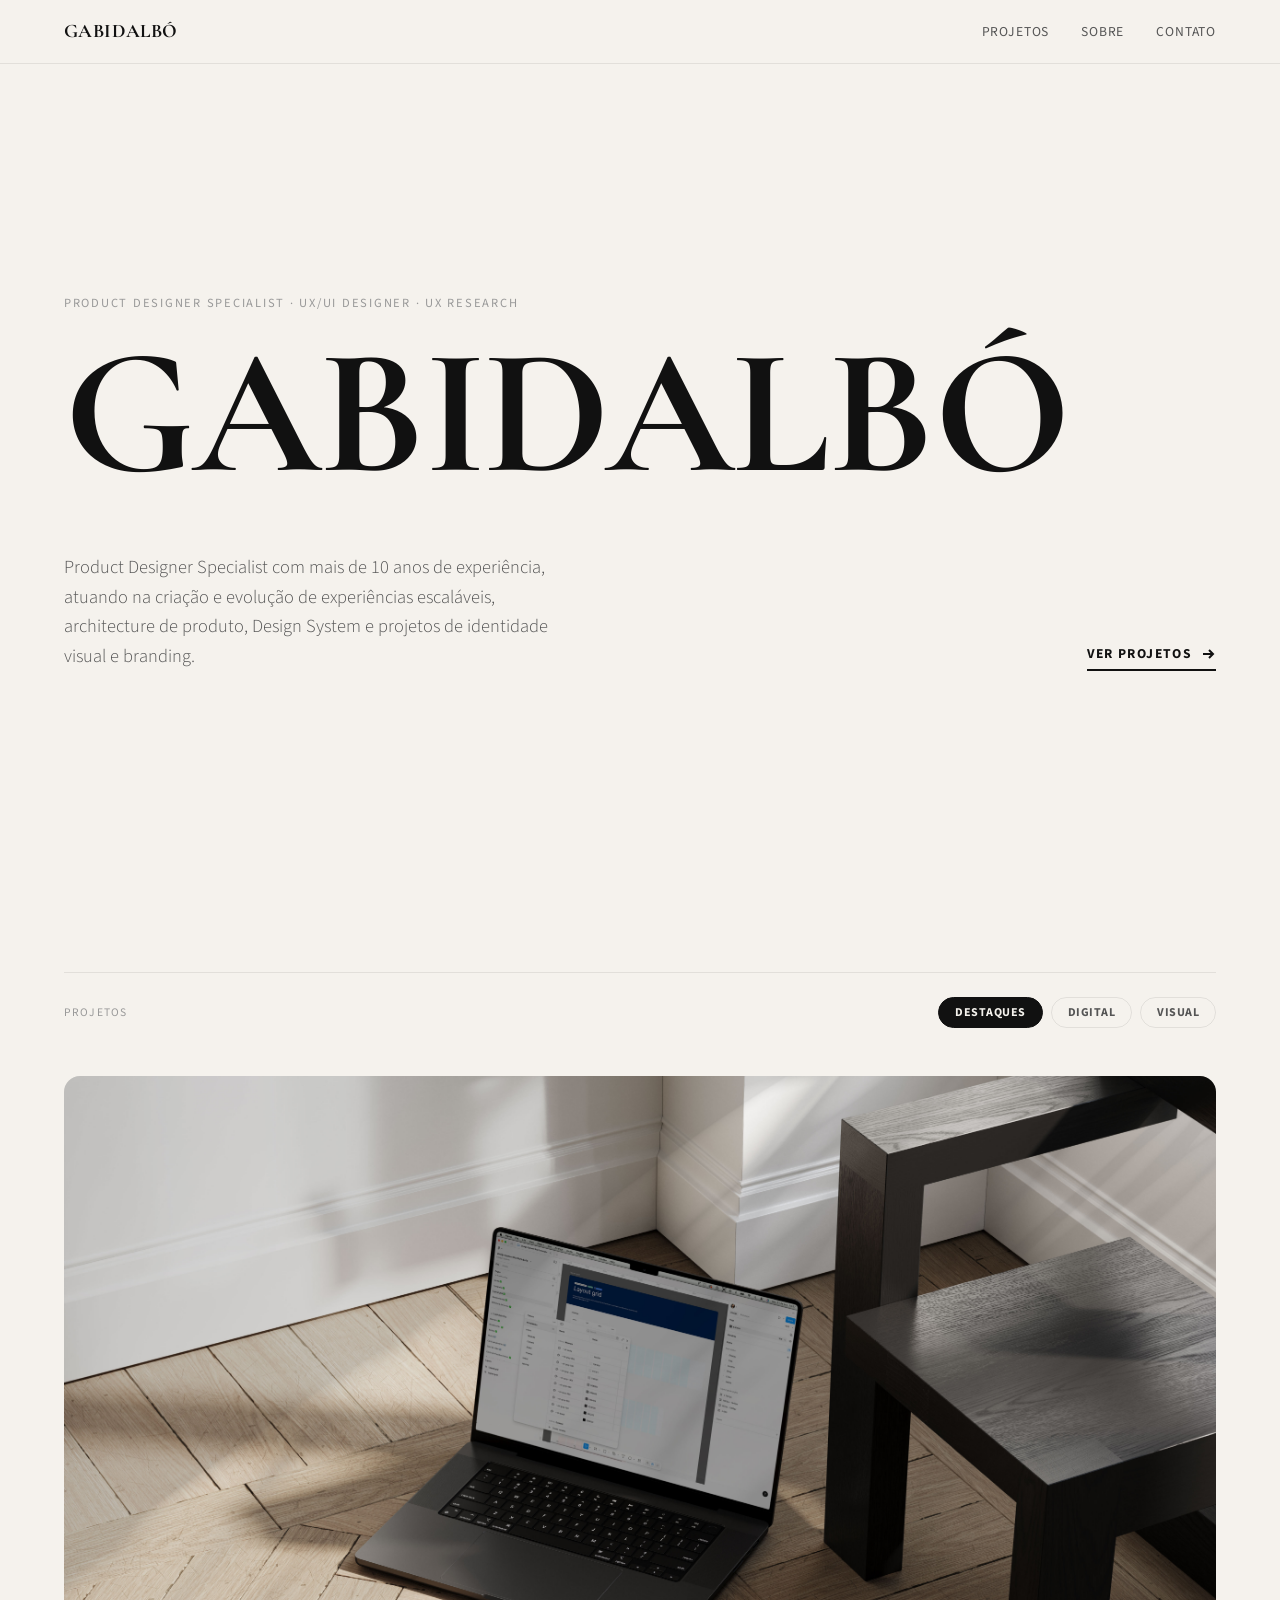
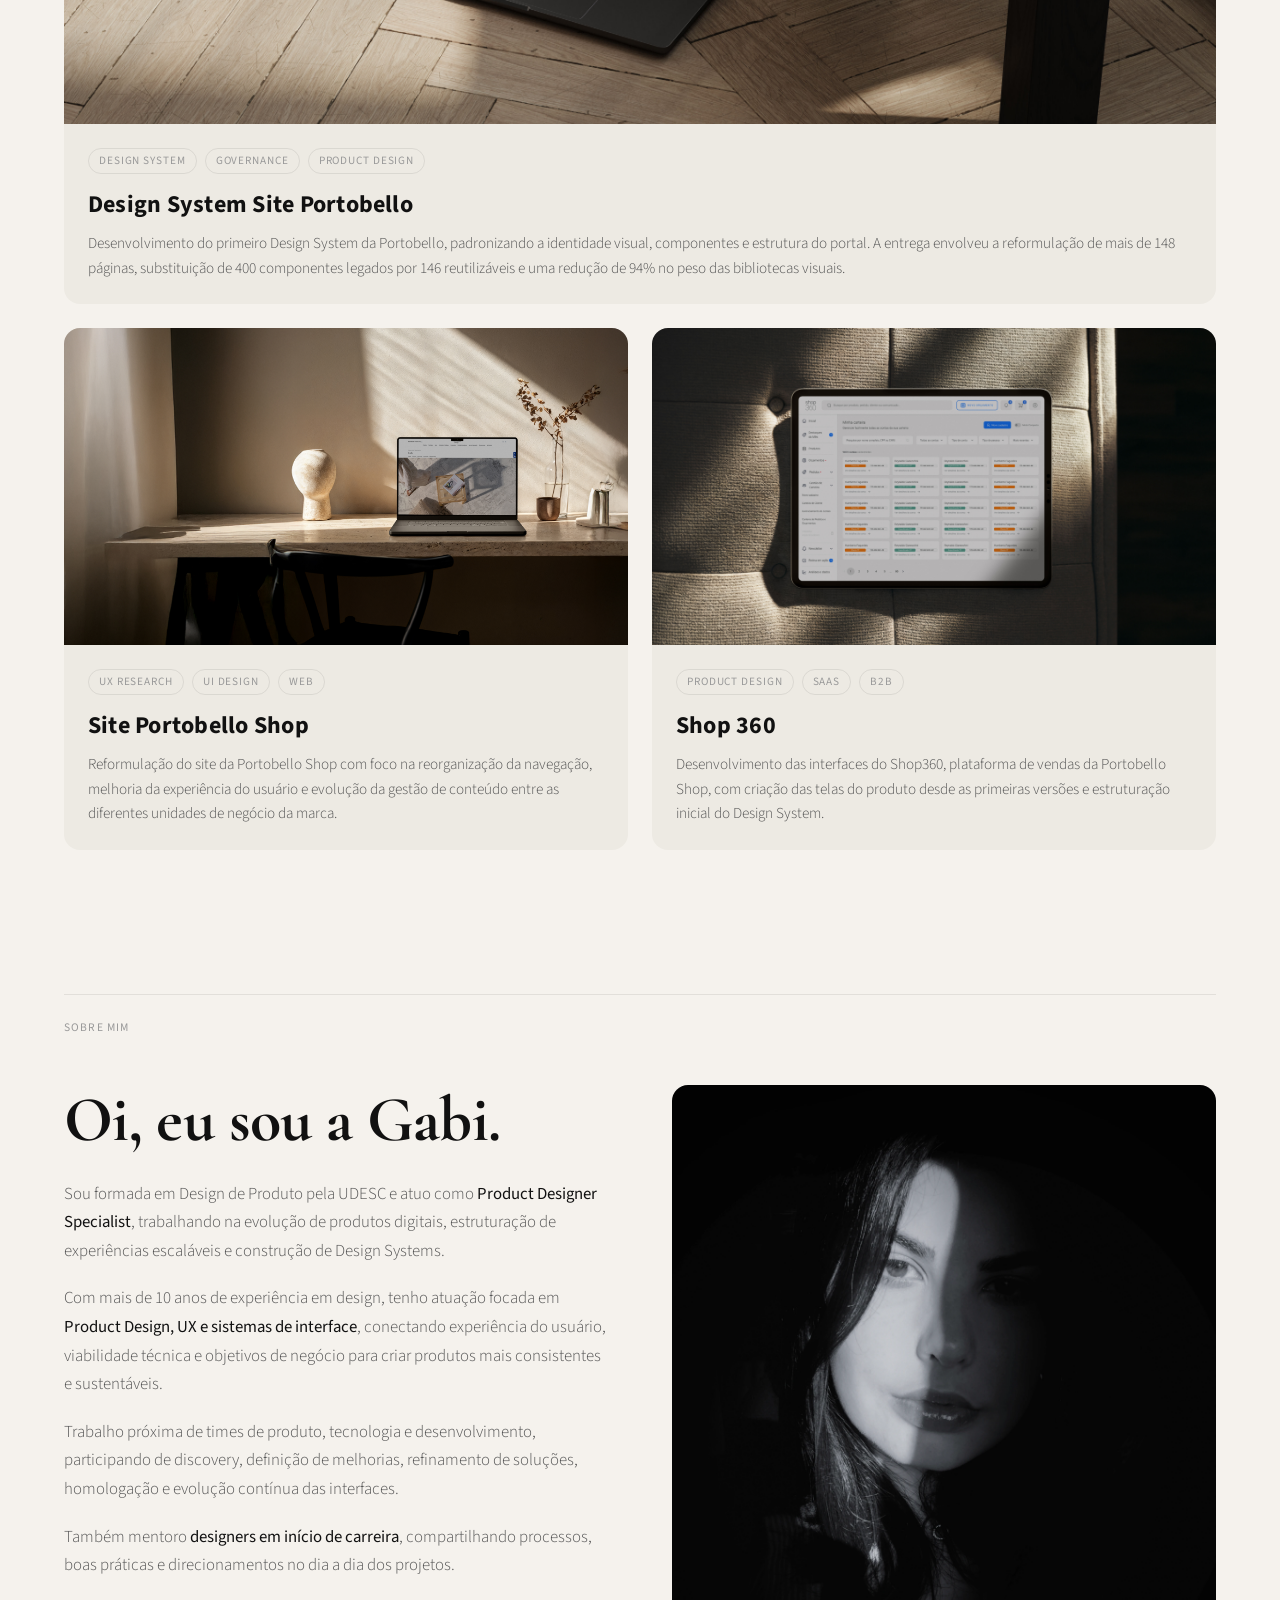
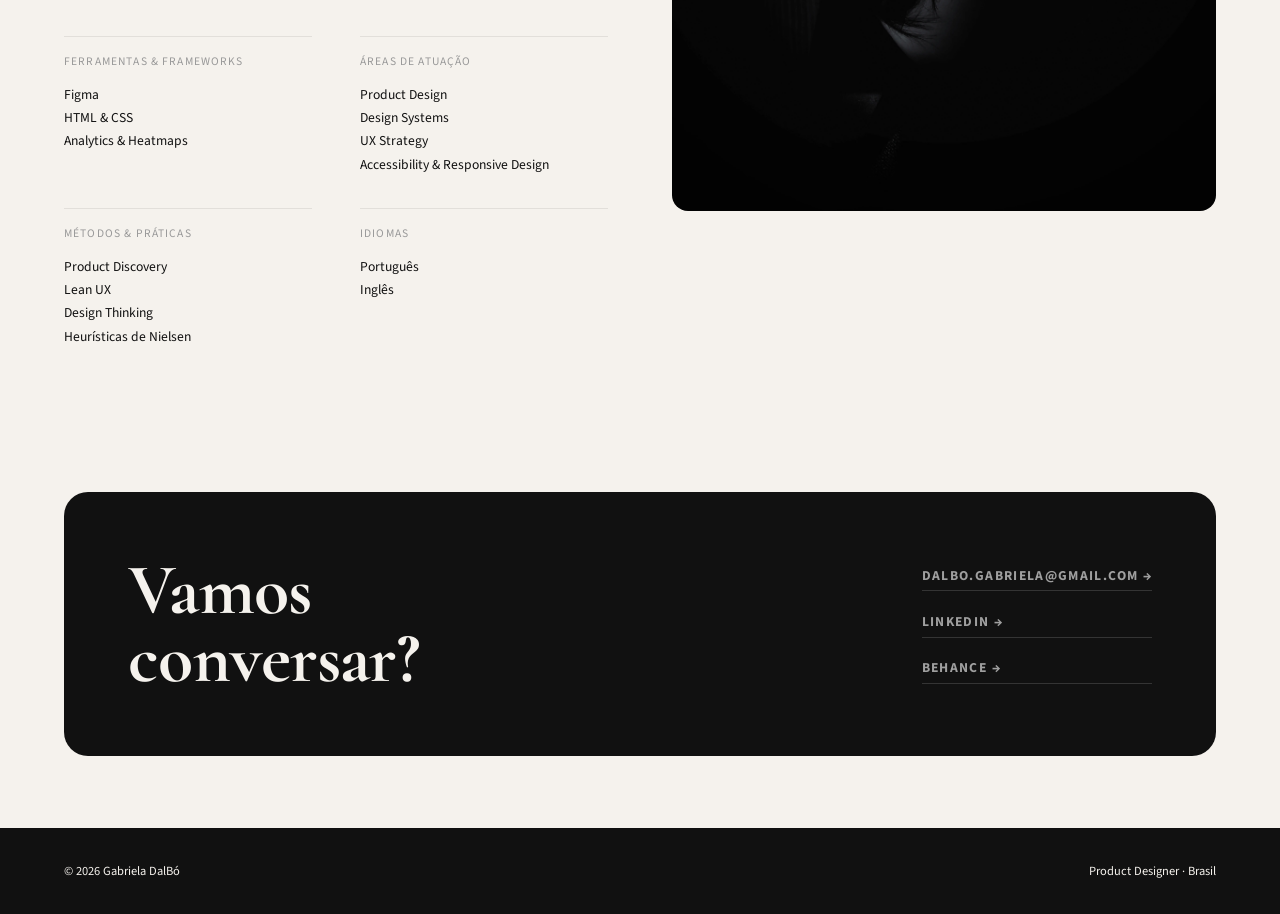
==== index.html @ adbbeac9 "Update index.html" ====
<!DOCTYPE html>
<html lang="pt-BR">
<head>
  <meta charset="UTF-8">
  <meta name="viewport" content="width=device-width, initial-scale=1.0">
  <title>Gabriela DalBó — Product Designer Specialist</title>
  <meta name="description" content="Product Designer Specialist com mais de 10 anos de experiência, atuando na criação e evolução de experiências escaláveis, architecture de produto, Design System e projetos de identidade visual e branding.">

  <link rel="preconnect" href="https://fonts.googleapis.com">
  <link rel="preconnect" href="https://fonts.gstatic.com" crossorigin>
  <link href="https://fonts.googleapis.com/css2?family=Cormorant+Garamond:ital,wght@0,400;0,700;1,400&family=Source+Sans+3:ital,wght@0,300;0,400;0,500;0,700;1,300&display=swap" rel="stylesheet">
  
  <link rel="stylesheet" href="style.css">
</head>
<body class="no-select">

<nav id="nav">
  <a href="#" class="nav-logo" aria-label="GABIDALBÓ - Página Inicial">GABIDALBÓ</a>
  <ul class="nav-links" id="nav-links">
    <li><a href="#projetos">Projetos</a></li>
    <li><a href="#sobre">Sobre</a></li>
    <li><a href="#contato">Contato</a></li>
  </ul>
  <button class="hamburger" id="hamburger" aria-label="Abrir Menu de Navegação" aria-expanded="false" aria-controls="nav-links">
    <svg width="22" height="22" viewBox="0 0 22 22" fill="none" stroke="currentColor" stroke-width="2">
      <line id="h1" x1="2" y1="6" x2="20" y2="6"/>
      <line id="h2" x1="2" y1="11" x2="20" y2="11"/>
      <line id="h3" x1="2" y1="16" x2="20" y2="16"/>
    </svg>
  </button>
</nav>

<main>
  <section class="hero">
    <div class="hero-content">
      <p class="hero-label">Product Designer Specialist · UX/UI Designer · UX Research</p>
      <h1 class="hero-title">
        GABI<br class="mobile-only">DALBÓ
      </h1>
      <div class="hero-bottom">
        <p class="hero-bio">
          Product Designer Specialist com mais de 10 anos de experiência, atuando na criação e evolução de experiências escaláveis, architecture de produto, Design System e projetos de identidade visual e branding.
        </p>
        <a href="#projetos" class="hero-cta">
          Ver projetos
          <svg width="16" height="16" viewBox="0 0 16 16" fill="none" stroke="currentColor" stroke-width="2" aria-hidden="true">
            <path d="M3 8h10M9 4l4 4-4 4"/>
          </svg>
        </a>
      </div>
    </div>
  </section>

  <section id="projetos" aria-label="Meus Projetos">
    <div class="section-header">
      <span class="section-title">Projetos</span>
      <div class="filter-container" role="group" aria-label="Filtrar projetos">
        <button class="filter-btn active" data-filter="featured" aria-pressed="true">Destaques</button>
        <button class="filter-btn" data-filter="digital" aria-pressed="false">Digital</button>
        <button class="filter-btn" data-filter="visual" aria-pressed="false">Visual</button>
      </div>
    </div>

    <div class="projects-grid">
      <a href="ds-portobello.html" class="project-card large" data-featured="true">
        <img src="img/capa-ds.webp" alt="Visualização prévia do Design System Portobello" class="project-img">
        <div class="project-info">
          <div class="project-tags">
            <span class="tag">Design System</span>
            <span class="tag">Governance</span>
            <span class="tag">Product Design</span>
          </div>
          <h3 class="project-name">Design System Site Portobello</h3>
          <p class="project-desc">Desenvolvimento do primeiro Design System da Portobello, padronizando a identidade visual, componentes e estrutura do portal. A entrega envolveu a reformulação de mais de 148 páginas, substituição de 400 componentes legados por 146 reutilizáveis e uma redução de 94% no peso das bibliotecas visuais.</p>
        </div>
        <div class="project-arrow">
          <svg viewBox="0 0 16 16" aria-hidden="true"><path d="M3 8h10M9 4l4 4-4 4"/></svg>
        </div>
      </a>

      <a href="site-portobello.html" class="project-card" data-featured="true">
        <img src="img/capa-site.webp" alt="isualização prévia do Site Portobello Shop" class="project-img">
        <div class="project-info">
          <div class="project-tags">
            <span class="tag">UX Research</span>
            <span class="tag">UI Design</span>
            <span class="tag">Web</span>
          </div>
          <h3 class="project-name">Site Portobello Shop</h3>
          <p class="project-desc">Reformulação do site da Portobello Shop com foco na reorganização da navegação, melhoria da experiência do usuário e evolução da gestão de conteúdo entre as diferentes unidades de negócio da marca.</p>
        </div>
        <div class="project-arrow">
          <svg viewBox="0 0 16 16" aria-hidden="true"><path d="M3 8h10M9 4l4 4-4 4"/></svg>
        </div>
      </a>

      <a href="shop-360.html" class="project-card" data-featured="true">
        <img src="img/capa-360.webp" alt="isualização prévia do Shop 360" class="project-img">
        <div class="project-info">
          <div class="project-tags">
            <span class="tag">Product Design</span>
            <span class="tag">SaaS</span>
            <span class="tag">B2B</span>
          </div>
          <h3 class="project-name">Shop 360</h3>
          <p class="project-desc">Desenvolvimento das interfaces do Shop360, plataforma de vendas da Portobello Shop, com criação das telas do produto desde as primeiras versões e estruturação inicial do Design System.</p>
        </div>
        <div class="project-arrow">
          <svg viewBox="0 0 16 16" aria-hidden="true"><path d="M3 8h10M9 4l4 4-4 4"/></svg>
        </div>
      </a>

      <a href="app-arq.html" class="project-card" data-category="digital" data-featured="false">
        <img src="img/capa-app-arq.webp" alt="Visualização prévia do aplicativo mobile +Arquitetura" class="project-img">
        <div class="project-info">
          <div class="project-tags">
            <span class="tag">Product Design</span>
            <span class="tag">iOS/Android</span>
            <span class="tag">Mobile</span>
          </div>
          <h3 class="project-name">App +Arquitetura</h3>
          <p class="project-desc">Redesign do aplicativo +Arquitetura, canal de relacionamento da Portobello com especificadores. O projeto partiu de uma atualização de identidade visual e evoluiu para uma revisão estrutural dos fluxos do produto.</p>
        </div>
        <div class="project-arrow">
          <svg viewBox="0 0 16 16" aria-hidden="true"><path d="M3 8h10M9 4l4 4-4 4"/></svg>
        </div>
      </a>

      <div class="project-card is-locked" data-category="digital" data-featured="false">
        <img src="img/capa-app-cuidar.webp" alt="Visualização prévia do Aplicativo Cuid@r - Projeto em desenvolvimento" class="project-img">
        <div class="project-info">
          <div class="project-tags">
            <span class="tag status-coming">Em breve</span> 
          </div>
          <h3 class="project-name">Aplicativo Cuid@r</h3>
          <p class="project-desc">Desenvolvimento da UI de um aplicativo criado para auxiliar pacientes e acompanhantes com orientações antes e após procedimentos cirúrgicos, facilitando o acesso às informações e contribuindo para uma recuperação mais segura.</p>
        </div>
      </div>

      <div class="project-card is-locked" data-category="visual" data-featured="false">
        <img src="img/capa-cugler.jpg" alt="Visualização prévia da identidade visual da Cugler Advocacia - Em breve" class="project-img">
        <div class="project-info">
          <div class="project-tags">
            <span class="tag status-coming">Em breve</span> 
          </div>
          <h3 class="project-name">Cugler - Advocacia</h3> 
          <p class="project-desc">Mais em breve.</p>
        </div>
      </div>

      <div class="project-card is-locked" data-category="visual" data-featured="false">
        <img src="img/capa-adknown.jpg" alt="Visualização do projeto de branding Adknow - Em breve" class="project-img">
        <div class="project-info">
          <div class="project-tags">
            <span class="tag status-coming">Em breve</span> 
          </div>
          <h3 class="project-name">Adknow</h3> 
          <p class="project-desc">Mais em breve.</p>
        </div>
      </div>

      <div class="project-card is-locked" data-category="visual" data-featured="false">
        <img src="img/capa-rafa-martins.jpg" alt="Visualização prévia do logotipo e branding Rafa Martins Doces & Salgados - Em breve" class="project-img">
        <div class="project-info">
          <div class="project-tags">
            <span class="tag status-coming">Em breve</span> 
          </div>
          <h3 class="project-name">Rafa Martins - Doces & Salgados</h3> 
          <p class="project-desc">Mais em breve.</p>
        </div>
      </div>

      <div class="project-card is-locked" data-category="visual" data-featured="false">
        <img src="img/capa-experience-portobello.jpg" alt="Catálogo visual da Coleção Portobello Experience - Em breve" class="project-img">
        <div class="project-info">
          <div class="project-tags">
            <span class="tag status-coming">Em breve</span> 
          </div>
          <h3 class="project-name">Coleção Portobello Experience</h3> 
          <p class="project-desc">Mais em breve.</p>
        </div>
      </div>
    </div>
  </section>

  <section id="sobre" aria-label="Sobre mim">
    <div class="section-header">
      <span class="section-title">Sobre mim</span>
    </div>

    <div class="about-grid">
      <div class="about-text">
        <h2>Oi, eu sou a Gabi.</h2>
        <p>
          Sou formada em Design de Produto pela UDESC e atuo como <strong>Product Designer Specialist</strong>, trabalhando na evolução de produtos digitais, estruturação de experiências escaláveis e construção de Design Systems.
        </p>
        <p>
          Com mais de 10 anos de experiência em design, tenho atuação focada em <strong>Product Design, UX e sistemas de interface</strong>, conectando experiência do usuário, viabilidade técnica e objetivos de negócio para criar produtos mais consistentes e sustentáveis.
        </p>
        <p>
          Trabalho próxima de times de produto, tecnologia e desenvolvimento, participando de discovery, definição de melhorias, refinamento de soluções, homologação e evolução contínua das interfaces.
        </p>
        <p>
          Também mentoro <strong>designers em início de carreira</strong>, compartilhando processos, boas práticas e direcionamentos no dia a dia dos projetos.
        </p>

        <div class="skills-grid">
          <div class="skill-item">
            <h4>Ferramentas & frameworks</h4>
            <div class="skill-list">
              Figma<br>
              HTML & CSS<br>
              Analytics & Heatmaps
            </div>
          </div>

          <div class="skill-item">
            <h4>Áreas de atuação</h4>
            <div class="skill-list">
              Product Design<br>
              Design Systems<br>
              UX Strategy<br>
              Accessibility & Responsive Design
            </div>
          </div>

          <div class="skill-item">
            <h4>Métodos & práticas</h4>
            <div class="skill-list">
              Product Discovery<br>
              Lean UX<br>
              Design Thinking<br>
              Heurísticas de Nielsen
            </div>
          </div>

          <div class="skill-item">
            <h4>Idiomas</h4>
            <div class="skill-list">
              Português<br>
              Inglês
            </div>
          </div>
        </div>
      </div>

      <div class="about-image">
        <img src="img/gabidalbo.webp" alt="Foto profissional em estúdio de Gabriela DalBó, sorrindo de frente para a câmera">
      </div>
    </div>
  </section>

  <section id="contato" aria-label="Contato">
    <div class="contact-inner">
      <h2>Vamos conversar?</h2>
      <div class="contact-links">
        <a href="mailto:dalbo.gabriela@gmail.com" class="contact-link">dalbo.gabriela@gmail.com →</a>
        <a href="https://linkedin.com/in/gabrieladalbo" target="_blank" rel="noopener" class="contact-link">LinkedIn →</a>
        <a href="https://www.behance.net/gabrieladalbo" target="_blank" rel="noopener" class="contact-link">Behance →</a>
      </div>
    </div>
  </section>
</main>

<footer>
  <span>© 2026 Gabriela DalBó</span>
  <span>Product Designer · Brasil</span>
</footer>

<script>
  // Script de proteção de imagem e menu mobile
  document.addEventListener('contextmenu', e => { if (e.target.tagName === 'IMG') e.preventDefault(); });
  document.addEventListener('dragstart', e => { if (e.target.tagName === 'IMG') e.preventDefault(); });
  document.addEventListener('keydown', e => {
    if ((e.ctrlKey || e.metaKey) && (e.key === 's' || e.key === 'u')) e.preventDefault();
  });

  const ham = document.getElementById('hamburger');
  const nav = document.getElementById('nav');
  
  ham.addEventListener('click', () => {
    const isOpen = nav.classList.toggle('open');
    ham.setAttribute('aria-expanded', isOpen);
    document.body.style.overflow = isOpen ? 'hidden' : '';
  });

  document.querySelectorAll('.nav-links a').forEach(a => {
    a.addEventListener('click', () => {
      nav.classList.remove('open');
      ham.setAttribute('aria-expanded', 'false');
      document.body.style.overflow = '';
    });
  });

  const filterButtons = document.querySelectorAll('.filter-btn');
  const projectCards = document.querySelectorAll('.project-card');

  filterButtons.forEach(button => {
    button.addEventListener('click', () => {
      filterButtons.forEach(btn => {
        btn.classList.remove('active');
        btn.setAttribute('aria-pressed', 'false');
      });
      button.classList.add('active');
      button.setAttribute('aria-pressed', 'true');

      const filterValue = button.getAttribute('data-filter');

      projectCards.forEach(card => {
        card.style.opacity = '0';
        card.style.transform = 'scale(0.97) translateY(10px)';
        
        setTimeout(() => {
          const isFeatured = card.getAttribute('data-featured') === 'true';
          const matchesCategory = card.getAttribute('data-category') === filterValue;

          if ((filterValue === 'featured' && isFeatured) || (filterValue !== 'featured' && matchesCategory)) {
            card.classList.remove('hidden');
            setTimeout(() => {
              card.style.opacity = '1';
              card.style.transform = 'scale(1) translateY(0)';
            }, 50);
          } else {
            card.classList.add('hidden');
          }
        }, 200);
      });
    });
  });

  const obs = new IntersectionObserver((entries) => {
    entries.forEach(e => {
      const isFeatured = e.target.getAttribute('data-featured') === 'true';
      if (e.isIntersecting && isFeatured) {
        e.target.style.opacity = '1';
        e.target.style.transform = 'translateY(0) scale(1)';
        obs.unobserve(e.target);
      }
    });
  }, { threshold: 0.02 });

  projectCards.forEach(c => {
    if (c.getAttribute('data-featured') === 'true') {
      c.style.opacity = '0';
      c.style.transform = 'translateY(24px) scale(1)';
      c.style.transition = 'opacity 0.5s ease, transform 0.5s cubic-bezier(0.16,1,0.3,1)';
      obs.observe(c);
    } else {
      c.classList.add('hidden');
    }
  });
</script>
</body>
</html>
---- style.css ----
/* ==========================================================================
   1. CONFIGURAÇÕES GLOBAIS E ESTILOS COMPARTILHADOS
   ========================================================================== */
*, *::before, *::after { 
  box-sizing: border-box; 
  margin: 0; 
  padding: 0; 
}

:root {
  --bg: #F5F2ED;
  --fg: #111;
  --fg2: #555;
  --fg3: #999;
  --accent: #111;
  --card-bg: #EDEAE3;
  --border: rgba(0,0,0,0.08);
  --nav-h: 64px;
  --font-display: 'Cormorant Garamond', serif;
  --font-body: 'Source Sans 3', sans-serif;
}

html { 
  scroll-behavior: smooth; 
}

body {
  font-family: var(--font-body);
  background: var(--bg);
  color: var(--fg);
  font-size: 16px;
  line-height: 1.61;
  overflow-x: hidden;
}

section {
  padding: 8vh 5vw;
}

/* Títulos de Seção Comuns */
.section-header {
  display: flex;
  align-items: baseline;
  justify-content: space-between;
  margin-bottom: 3rem;
  padding-top: 1.5rem;
  flex-wrap: wrap;
  gap: 1rem;
  border-top: 1px solid var(--border);
}

.section-title {
  font-family: var(--font-body);
  font-size: 0.72rem;
  color: var(--fg3);
  text-transform: uppercase;
  letter-spacing: 0.1em;
}

/* Padronização de Negritos */
strong, 
.hero-bio strong, 
.about-text p strong, 
.projeto-header-meta strong, 
.intro-full strong, 
.timeline-item p strong {
  font-weight: 400;
  color: var(--fg);
}

/* Proteção de Mídia e Seleção */
img {
  pointer-events: none; 
  -webkit-touch-callout: none; 
}

.no-select {
  -webkit-user-select: none;
  -moz-user-select: none;
  -ms-user-select: none;
  user-select: none; 
}

/* Elemento Utilitário */
.mobile-only { 
  display: none; 
}

/* Indicadores de Acessibilidade (Foco pelo Teclado) */
a:focus-visible,
button:focus-visible,
.project-card:focus-visible {
  outline: 2px solid var(--fg);
  outline-offset: 4px;
}


/* ==========================================================================
   2. COMPONENTES REUTILIZÁVEIS (Navegação, Footer, Botões)
   ========================================================================== */
/* Menu de Navegação */
nav {
  position: fixed;
  top: 0; left: 0; right: 0;
  height: var(--nav-h);
  display: flex;
  align-items: center;
  justify-content: space-between;
  padding: 0 5vw;
  z-index: 100;
  background: var(--bg);
  border-bottom: 1px solid var(--border);
  transition: border-color 0.3s;
}

.nav-logo {
  font-family: var(--font-display);
  font-weight: 700;
  font-size: 1.2rem;
  letter-spacing: 0.02em;
  text-decoration: none;
  color: var(--fg);
}

.nav-links {
  display: flex;
  gap: 2rem;
  list-style: none;
}

.nav-links a {
  font-size: 0.85rem;
  font-weight: 400;
  letter-spacing: 0.06em;
  text-decoration: none;
  color: var(--fg2);
  transition: color 0.2s;
  text-transform: uppercase;
}

.nav-links a:hover { 
  color: var(--fg); 
}

/* Menu Hamburguer */
.hamburger { 
  display: none; 
  background: transparent; 
  border: none;       
  cursor: pointer;     
  padding: 4px; 
  color: var(--fg);
  z-index: 110;
}

.hamburger svg line {
  transition: transform 0.3s ease, opacity 0.2s ease;
  transform-origin: center;
}

nav.open #h1 { transform: translateY(5px) rotate(45deg); }
nav.open #h2 { opacity: 0; }
nav.open #h3 { transform: translateY(-5px) rotate(-45deg); }

/* Botões e Links de Ação */
.nav-btn {
  display: inline-flex;
  align-items: center;
  gap: 0.5rem;
  font-family: var(--font-body);
  font-weight: 700;
  font-size: 0.85rem;
  letter-spacing: 0.1em;
  text-transform: uppercase;
  text-decoration: none;
  color: var(--fg);
  border-bottom: 2px solid var(--fg);
  padding-bottom: 4px;
  transition: gap 0.2s;
  white-space: nowrap;
}

.nav-btn:hover { gap: 1rem; }
.nav-btn.prev svg { transform: rotate(180deg); }

/* Rodapé */
footer {
  padding: 2rem 5vw;
  display: flex;
  justify-content: space-between;
  align-items: center;
  font-size: 0.78rem;
  color: var(--bg);
  flex-wrap: wrap;
  gap: 1rem;
  border-top: 1px solid var(--border);
  background-color: var(--fg);
}

footer span {
  color: var(--bg);
}


/* ==========================================================================
   3. ESTILOS DA HOME (index.html)
   ========================================================================== */
/* Hero Section */
.hero {
  min-height: 100svh;
  padding: var(--nav-h) 5vw 0; 
  display: flex;
  flex-direction: column;
}

.hero-content {
  flex: 1;
  display: flex;
  flex-direction: column;
  justify-content: center;
  width: 100%;
}

.hero-label {
  font-size: 0.78rem;
  letter-spacing: 0.14em;
  color: var(--fg3);
  text-transform: uppercase;
  margin-bottom: 1.5rem;
  opacity: 0;
  animation: fadeUp 0.6s 0.1s forwards;
}

.hero-title {
  font-family: var(--font-display);
  font-weight: 700;
  font-size: clamp(4rem, 14vw, 16rem); 
  line-height: 0.85;
  letter-spacing: -0.01em;
  width: 100%;
  text-transform: uppercase;
  opacity: 0;
  animation: fadeUp 0.7s 0.2s forwards;
}

.hero-bottom {
  display: flex;
  align-items: flex-end;
  justify-content: space-between;
  margin-top: 4rem; 
  flex-wrap: wrap;
  gap: 2rem;
  opacity: 0;
  animation: fadeUp 0.7s 0.4s forwards;
}

.hero-bio {
  max-width: 500px;
  font-size: 1.15rem;
  color: var(--fg2);
  line-height: 1.6;
  font-weight: 300;
}

.hero-cta {
  display: inline-flex;
  align-items: center;
  gap: 0.5rem;
  font-family: var(--font-body);
  font-weight: 700;
  font-size: 0.85rem;
  letter-spacing: 0.1em;
  text-transform: uppercase;
  text-decoration: none;
  color: var(--fg);
  border-bottom: 2px solid var(--fg);
  padding-bottom: 4px;
  transition: gap 0.2s;
}

.hero-cta:hover { gap: 1rem; }

/* Grid de Projetos e Filtros */
.filter-container { 
  display: flex; 
  gap: 0.5rem; 
  flex-wrap: wrap; 
}

.filter-btn {
  background: transparent; 
  border: 1px solid var(--border); 
  border-radius: 100px;
  font-family: var(--font-body); 
  font-size: 0.75rem; 
  font-weight: 700; 
  letter-spacing: 0.04em;
  text-transform: uppercase; 
  color: var(--fg2); 
  cursor: pointer; 
  padding: 6px 16px;
  transition: background-color 0.2s, color 0.2s, border-color 0.2s;
}

.filter-btn:hover { border-color: var(--fg); color: var(--fg); }
.filter-btn.active { background: var(--fg); border-color: var(--fg); color: var(--bg); }

.projects-grid { 
  display: grid; 
  grid-template-columns: 1fr 1fr; 
  gap: 1.5rem; 
}

.project-card {
  display: block; 
  text-decoration: none; 
  color: inherit; 
  background: var(--card-bg);
  border-radius: 16px; 
  overflow: hidden; 
  position: relative; 
  cursor: pointer;
  transition: transform 0.35s cubic-bezier(0.16,1,0.3,1), opacity 0.4s ease;
}

.project-card:hover { transform: translateY(-6px); }
.project-card.large { grid-column: span 2; }
.project-card.hidden { display: none; }

.project-img { 
  width: 100%; 
  aspect-ratio: 16/9; 
  object-fit: cover; 
  display: block; 
  background: var(--card-bg); 
  transition: transform 0.5s cubic-bezier(0.16,1,0.3,1); 
}

.project-card:hover .project-img { transform: scale(1.015); }
.project-info { padding: 1.5rem; }

.project-tags { 
  display: flex; 
  gap: 0.5rem; 
  flex-wrap: wrap; 
  margin-bottom: 0.75rem; 
}

.tag { 
  font-size: 0.7rem; 
  letter-spacing: 0.08em; 
  text-transform: uppercase; 
  color: var(--fg3); 
  border: 1px solid var(--border); 
  border-radius: 100px; 
  padding: 3px 10px; 
}

.project-name { 
  font-family: var(--font-body); 
  font-weight: 700; 
  font-size: 1.5rem; 
  margin-bottom: 0.4rem; 
  letter-spacing: 0.01em; 
}

.project-desc { 
  font-size: 0.95rem; 
  color: var(--fg2); 
  font-weight: 300; 
}

.project-arrow {
  position: absolute; 
  top: 1.5rem; 
  right: 1.5rem; 
  width: 36px; 
  height: 36px; 
  background: var(--fg);
  border-radius: 50%; 
  display: flex; 
  align-items: center; 
  justify-content: center; 
  opacity: 0;
  transform: scale(0.7); 
  transition: opacity 0.25s, transform 0.25s;
}

.project-card:hover .project-arrow { opacity: 1; transform: scale(1); }
.project-arrow svg { width: 16px; height: 16px; stroke: #fff; fill: none; stroke-width: 2; }

/* ==========================================================================
   Variação: Card Bloqueado (Em Breve)
   ========================================================================== */
.project-card.is-locked {
  cursor: not-allowed;
  opacity: 0.75; 
}

.project-card.is-locked:hover {
  transform: none;
}

.project-card.is-locked:hover .project-img {
  transform: none;
}

.project-card.is-locked .project-arrow {
  display: none !important;
}

.tag.status-coming {
  background: var(--fg);
  color: var(--bg);
  border-color: var(--fg);
}

/* Seção Sobre (About) */
.about-grid { 
  display: grid; 
  grid-template-columns: 1fr 1fr; 
  gap: 4rem; 
  align-items: start; 
}

.about-image { 
  position: sticky; 
  top: calc(var(--nav-h) + 2rem); 
  width: 100%; 
}

.about-image img { 
  width: 100%; 
  height: auto; 
  max-height: calc(100vh - var(--nav-h) - 4rem); 
  display: block; 
  border-radius: 16px; 
  object-fit: cover; 
}

.about-text h2 { 
  font-family: var(--font-display); 
  font-weight: 700; 
  font-size: clamp(2.5rem, 5vw, 4rem); 
  line-height: 1.1; 
  margin-bottom: 1.5rem; 
  letter-spacing: -0.01em; 
}

.about-text p { 
  font-size: 1.05rem; 
  color: var(--fg2); 
  font-weight: 300; 
  margin-bottom: 1.2rem; 
  line-height: 1.7; 
}

.skills-grid { 
  display: grid; 
  grid-template-columns: 1fr 1fr; 
  gap: 2rem 3rem; 
  margin-top: 3.5rem; 
  width: 100%; 
}

.skill-item { 
  border-top: 1px solid var(--border); 
  padding-top: 1rem; 
  display: block; 
}

.skill-item h4 {   
  font-family: var(--font-body);
  font-size: 0.72rem;
  color: var(--fg3);
  text-transform: uppercase;
  letter-spacing: 0.1em; 
  margin-bottom: 0.75rem; 
  font-weight: 400;
}

.skill-list {   
  font-size: 0.85rem; 
  color: var(--fg); 
  font-weight: 400; 
  line-height: 1.7; 
}

/* Seção Contato */
.contact-inner { 
  background: var(--fg); 
  color: var(--bg); 
  border-radius: 24px; 
  padding: 5vw; 
  display: flex; 
  align-items: center; 
  justify-content: space-between; 
  flex-wrap: wrap; 
  gap: 2rem; 
}

.contact-inner h2 { 
  font-family: var(--font-display); 
  font-weight: 700; 
  font-size: clamp(2.5rem, 6vw, 4.5rem); 
  line-height: 0.95; 
  letter-spacing: -0.01em; 
  max-width: 480px; 
}

.contact-links { 
  display: flex; 
  flex-direction: column; 
  gap: 1.2rem; 
}

.contact-link { 
  display: inline-flex; 
  align-items: center; 
  gap: 0.6rem; 
  font-family: var(--font-body); 
  font-weight: 700; 
  font-size: 0.85rem; 
  letter-spacing: 0.1em; 
  text-transform: uppercase; 
  text-decoration: none; 
  color: rgba(255,255,255,0.6); 
  border-bottom: 1px solid rgba(255,255,255,0.15); 
  padding-bottom: 4px; 
  transition: color 0.2s, border-color 0.2s, gap 0.2s; 
}

.contact-link:hover { color: #fff; border-color: rgba(255,255,255,0.6); gap: 1rem; }


/* ==========================================================================
   4. ESTRUTURAS DE PÁGINAS INTERNAS (Projetos / Case Studies)
   ========================================================================== */

/* --- A. Cabeçalhos e Introduções (Textos e Métricas Iniciais) --- */
.projeto-header {
  padding: calc(var(--nav-h) + 10vh) 5vw 4rem;
  display: grid;
  grid-template-columns: 1fr auto;
  align-items: end;
  gap: 2rem;
}

.projeto-header h1 {
  font-family: var(--font-display); 
  font-weight: 700; 
  font-size: clamp(3rem, 8vw, 7rem);
  line-height: 0.9; 
  letter-spacing: -0.01em; 
  text-transform: uppercase;
  opacity: 0; 
  animation: fadeUp 0.7s 0.1s forwards;
}

.projeto-header-inline { 
  display: flex;
  flex-direction: row; 
  gap: 2rem; 
  align-items: center; 
}

.projeto-index { 
  font-size: clamp(4rem, 10vw, 7rem); 
}

.intro-full { 
  padding: 0 5vw 5vw 5vw;
  display: grid; 
  grid-template-columns: 2fr 1fr; 
  gap: 4rem; 
  align-items: start;
}

.intro-textos {
  max-width: 780px; 
}

.intro-textos .resumo { 
  font-size: 1.25rem; 
  color: var(--fg2); 
  font-weight: 300; 
  line-height: 1.75; 
  margin-bottom: 2rem; 
}

.intro-textos .descricao-sub {
  font-style: italic;
  font-size: 1rem; 
  color: var(--fg2);
  line-height: 1.6;
}

.projeto-header-meta { 
  display: flex;
  flex-direction: column;
  gap: 1.5rem; 
  text-align: right; 
  opacity: 0; 
  animation: fadeUp 0.7s 0.25s forwards; 
}

.meta-item {
  font-size: 0.85rem; 
  color: var(--fg); 
  line-height: 1.4; 
}

.meta-item strong {
  display: block; 
  margin-bottom: 0.25rem;
  font-family: var(--font-body);
  font-size: 0.72rem;
  color: var(--fg3);
  text-transform: uppercase;
  letter-spacing: 0.1em;
}

/* --- B. Layouts de Conteúdo Editorial e Seções Alternadas --- */
.content-section {
  padding: 6vh 5vw;
}

.content-cols {
  display: grid;
  grid-template-columns: 1fr 2fr;
  gap: 4rem;
  align-items: start;
}

.content-label {
  font-family: var(--font-body);
  font-size: 0.72rem;
  color: var(--fg3);
  text-transform: uppercase;
  letter-spacing: 0.1em;
  padding-top: 0.3rem;
  position: sticky;
  top: calc(var(--nav-h) + 2rem);
}

.content-body h2 {
  font-family: var(--font-display);
  font-size: clamp(1.6rem, 3vw, 2.4rem);
  font-weight: 700;
  letter-spacing: -0.01em;
  line-height: 1.1;
  margin-bottom: 1.5rem;
}

.content-body h3 {
  font-family: var(--font-display);
  font-size: 1.4rem;
  font-weight: 700;
  margin-top: 2rem;
  margin-bottom: 1rem;
}

.content-body p {
  font-family: var(--font-body);
  font-size: 1rem;
  color: var(--fg2);
  font-weight: 300;
  line-height: 1.8;
  margin-bottom: 1.2rem;
}

/* Blocos Alternados (Texto / Imagem) */
.alternado {
  display: grid;
  grid-template-columns: 1fr 1fr;
  min-height: 60vh;
  border-top: 1px solid var(--border);
}

.alternado.invertido {
  direction: rtl;
}

.alternado.invertido > * {
  direction: ltr;
}

.alternado-texto {
  padding: 5vw;
  display: flex;
  flex-direction: column;
  justify-content: center;
  border-left: 1px solid var(--border);
}

.alternado.invertido .alternado-texto {
  border-left: none;
  border-right: 1px solid var(--border);
}

.alternado-texto .content-label {
  position: static;
  display: block;
  margin-bottom: 1.5rem;
}

.alternado-texto h2 {
  font-family: var(--font-display);
  font-weight: 700;
  font-size: clamp(1.6rem, 3vw, 2.8rem);
  line-height: 1.05;
  letter-spacing: -0.01em;
  margin-bottom: 1.5rem;
}

.alternado-texto p {
  font-size: 1rem;
  color: var(--fg2);
  font-weight: 300;
  line-height: 1.8;
  margin-bottom: 1rem;
}

/* --- C. Cronograma / Linha do Tempo (Timeline) --- */
.timeline-wrap { 
  padding: 8vh 5vw; 
}

.timeline { 
  position: relative; 
  max-width: 720px; 
  margin: 0 auto; 
}

.timeline::before {
  content: ''; 
  position: absolute; 
  left: 6px; 
  top: 5rem; 
  bottom: 0;
  width: 1px; 
  background: var(--border);
}

.timeline-title { 
  font-size: 0.72rem; 
  letter-spacing: 0.14em; 
  text-transform: uppercase; 
  color: var(--fg3); 
  margin-bottom: 5rem; 
  padding-left: 0; 
}

.timeline-item {
  position: relative; 
  padding: 0 0 6rem 3.5rem; 
  opacity: 0; 
  transform: translateY(24px);
  transition: opacity 0.6s ease, transform 0.6s cubic-bezier(0.16, 1, 0.3, 1);
}

.timeline-item.in { 
  opacity: 1; 
  transform: translateY(0); 
}

.timeline-item:last-child { 
  padding-bottom: 0; 
}

.timeline-dot {
  position: absolute; 
  left: 6px; 
  top: 0.35rem; 
  width: 13px; 
  height: 13px;
  border-radius: 50%; 
  background: var(--bg); 
  border: 1.5px solid var(--fg3);
  transform: translateX(-50%); 
  z-index: 2; 
  transition: border-color 0.3s, background 0.3s;
}

.timeline-item.in .timeline-dot { 
  border-color: var(--fg); 
  background: var(--fg); 
}

.timeline-item .timeline-item-label { 
  font-family: var(--font-body);
  font-size: 0.72rem;
  font-weight: 400;
  color: var(--fg3);
  text-transform: uppercase;
  letter-spacing: 0.1em; 
  margin-bottom: 0.75rem; 
}

.timeline-item h3 { 
  font-family: var(--font-display); 
  font-weight: 700; 
  font-size: clamp(1.5rem, 3vw, 2.2rem); 
  margin-bottom: 1rem; 
  letter-spacing: -0.01em; 
}

.timeline-item p { 
  font-size: 1rem; 
  color: var(--fg2); 
  font-weight: 300; 
  line-height: 1.75; 
  margin-bottom: 1.5rem; 
}

/* --- D. Galeria de Imagens, Mosaicos e Elementos Visuais --- */
.hero-img-full { 
  display: block; 
  width: 100%; 
  aspect-ratio: 16/9; 
  background: var(--bg); 
  overflow: hidden; 
  padding: 0 0 5vw 0; 
}

.img-grid-2 {
  display: grid;
  grid-template-columns: 1fr 1fr;
  gap: 1.5rem;
}

.img-grid-3 {
  display: grid;
  grid-template-columns: 1fr 1fr 1fr;
  gap: 1.5rem;
}

.timeline-img { 
  width: 100%; 
  aspect-ratio: 16/9; 
  border-radius: 12px; 
  background: var(--card-bg); 
  display: flex; 
  align-items: center; 
  justify-content: center; 
  margin: 5vw 0 0;
  overflow: hidden; 
}

/* Estrutura de Mosaicos Assimétricos */
.mosaico {
  display: grid;
  gap: 1.5rem;
  padding: 4vw 5vw;
}

.mosaico-row-2 {
  display: grid;
  grid-template-columns: 1fr 1fr;
  gap: 1.5rem;
}

.mosaico-row-3 {
  display: grid;
  grid-template-columns: 2fr 1fr;
  gap: 1.5rem;
}

.mosaico-row-3.invertido {
  grid-template-columns: 1fr 2fr;
}

.mosaico-img {
  border-radius: 16px;
  overflow: hidden;
  background: var(--card-bg);
}

.mosaico-img img {
  width: 100%;
  height: 100%;
  object-fit: cover;
  display: block;
  transition: transform 0.5s cubic-bezier(0.16,1,0.3,1);
}

.mosaico-img:hover img { transform: scale(1.03); }

.mosaico-placeholder {
  width: 100%;
  background: var(--card-bg);
  display: flex;
  align-items: center;
  justify-content: center;
  font-family: var(--font-display);
  color: rgba(0,0,0,0.07);
  font-weight: 700;
  font-size: clamp(2rem, 6vw, 5rem);
}

.mosaico-img-tall { aspect-ratio: 3/4; }
.mosaico-img-wide { aspect-ratio: 16/9; }
.mosaico-img-sq { aspect-ratio: 1/1; }
.mosaico-img-short { aspect-ratio: 4/3; }

.alternado-img {
  overflow: hidden;
  background: var(--card-bg);
}

.alternado-img img {
  width: 100%;
  height: 100%;
  object-fit: cover;
  display: block;
  transition: transform 0.6s cubic-bezier(0.16,1,0.3,1);
}

.alternado-img:hover img { transform: scale(1.03); }

.alternado-img-placeholder {
  width: 100%;
  height: 100%;
  min-height: 400px;
  background: var(--card-bg);
  display: flex;
  align-items: center;
  justify-content: center;
  font-family: var(--font-display);
  font-size: clamp(3rem, 8vw, 7rem);
  color: rgba(0,0,0,0.07);
  font-weight: 700;
}

/* --- E. Blocos de Métricas (Dados e Números) --- */
.metrics { 
  margin: 3rem 0; 
}

.metrics-grid { 
  display: grid; 
  grid-template-columns: 1fr 1fr; 
  gap: 20px; 
}

.metric { 
  background: var(--card-bg); 
  border-radius: 12px; 
  padding: 2rem; 
}

.metric-n { 
  font-family: var(--font-display); 
  font-size: clamp(2.5rem, 5vw, 4rem); 
  font-weight: 700; 
  display: block; 
  line-height: 1; 
  margin-bottom: 0.4rem; 
}

.metric-d { 
  font-size: 0.82rem; 
  color: var(--fg3); 
  line-height: 1.4; 
}

/* Faixa Escura de Métricas */
.metrics-dark {
  background: var(--fg);
  padding: 6vh 5vw;
}

.metrics-dark .metrics-grid {
  display: grid;
  grid-template-columns: repeat(4, 1fr);
  gap: 1px;
  background: rgba(255,255,255,0.1);
  border-radius: 0;
}

.metrics-dark .metric {
  background: var(--fg);
  border-radius: 0;
  padding: 3rem 2rem;
}

.metrics-dark .metric-n {
  color: #fff;
}

.metrics-dark .metric-d {
  color: rgba(255,255,255,0.4);
}

/* Navegação entre Projetos */
.project-navigation { 
  display: flex; 
  justify-content: space-between; 
  align-items: center; 
  padding: 4rem 5vw; 
  border-top: 1px solid var(--border); 
}


/* ==========================================================================
   5. ANIMAÇÕES (Keyframes Globais)
   ========================================================================== */
@keyframes fadeUp { 
  from { opacity: 0; transform: translateY(24px); } 
  to { opacity: 1; transform: translateY(0); } 
}


/* ==========================================================================
   6. RESPONSIVIDADE (Media Queries unificadas para 768px)
   ========================================================================== */
@media (max-width: 768px) {
  /* Globais e Componentes */
  .mobile-only { display: block; }
  .hamburger { display: block; }
  .nav-links { display: none; }
  .section-header { flex-direction: column; align-items: flex-start; gap: 1.5rem; }
  
  nav.open .nav-links {
    display: flex;
    flex-direction: column;
    position: fixed;
    inset: 0;
    background: var(--bg);
    align-items: center;
    justify-content: center;
    gap: 2.5rem;
    padding-top: var(--nav-h);
  }
  .nav-links a { font-size: 1.5rem; }
  .nav-btn { font-size: 0.75rem; }

  /* Home Elements */
  .hero-title { font-size: clamp(3.5rem, 18vw, 6rem); line-height: 0.9; }
  .projects-grid { grid-template-columns: 1fr; }
  .project-card.large { grid-column: span 1; }
  .about-grid { grid-template-columns: 1fr; gap: 3rem; }
  .about-image { position: static; }
  .about-image img { max-height: 60vh; }
  .skills-grid { gap: 2rem 1.5rem; }
  
  /* Estrutura Interna & Textos */
  .intro-full {
    grid-template-columns: 1fr;   
    gap: 2.5rem;                  
    padding: 0 5vw 3.5rem 5vw;     
  }

  .intro-textos .resumo {
    font-size: 1.15rem;           
    margin-bottom: 1rem;          
  }

  .projeto-header { grid-template-columns: 1fr; }
  .projeto-header-inline { flex-direction: column; gap: 1rem; align-items: flex-start; }
  .projeto-index { font-size: clamp(4rem, 20vw, 7rem); }
  
  .projeto-header-meta {
    text-align: left;            
    display: grid;
    grid-template-columns: 1fr 1fr; 
    gap: 1.5rem 1rem;           
  }

  .content-cols {
    grid-template-columns: 1fr;
    gap: 1.5rem;        
  }

  .content-label {
    position: static;   
    padding-top: 0;     
    margin-bottom: 0.5rem; 
  }

  /* Seções Alternadas */
  .alternado, .alternado.invertido { grid-template-columns: 1fr; direction: ltr; }
  .alternado-texto { border-left: none; border-top: 1px solid var(--border); }
  .alternado.invertido .alternado-texto { border-right: none; border-top: 1px solid var(--border); }

  /* Imagens, Galeria e Mosaico */
  .img-grid-2 { grid-template-columns: 1fr; }
  .img-grid-3 { grid-template-columns: 1fr; }
  .mosaico-row-2, .mosaico-row-3, .mosaico-row-3.invertido { grid-template-columns: 1fr; }
  .alternado-img { min-height: 50vw; }
  .alternado-img-placeholder { min-height: 50vw; }

  /* Métricas e Rodapé Interno */
  .metrics-grid { grid-template-columns: 1fr; }
  .metrics-dark .metrics-grid { grid-template-columns: 1fr 1fr; }
  .project-navigation { flex-direction: row; justify-content: space-between; align-items: center; gap: 1rem; }
}

/* ==========================================================================
   7. ACESSIBILIDADE E PREFERÊNCIAS DO SISTEMA
   ========================================================================== */
@media (prefers-reduced-motion: reduce) {
  html {
    scroll-behavior: auto !important;
  }
  
  *, *::before, *::after {
    animation-delay: -1ms !important;
    animation-duration: 1ms !important;
    animation-iteration-count: 1 !important;
    background-attachment: initial !important;
    scroll-behavior: auto !important;
    transition-duration: 0s !important;
    transition-delay: 0s !important;
  }

  .hero-label, .hero-title, .hero-bottom, .projeto-header h1, .projeto-header-meta {
    opacity: 1 !important;
    animation: none !important;
  }
}
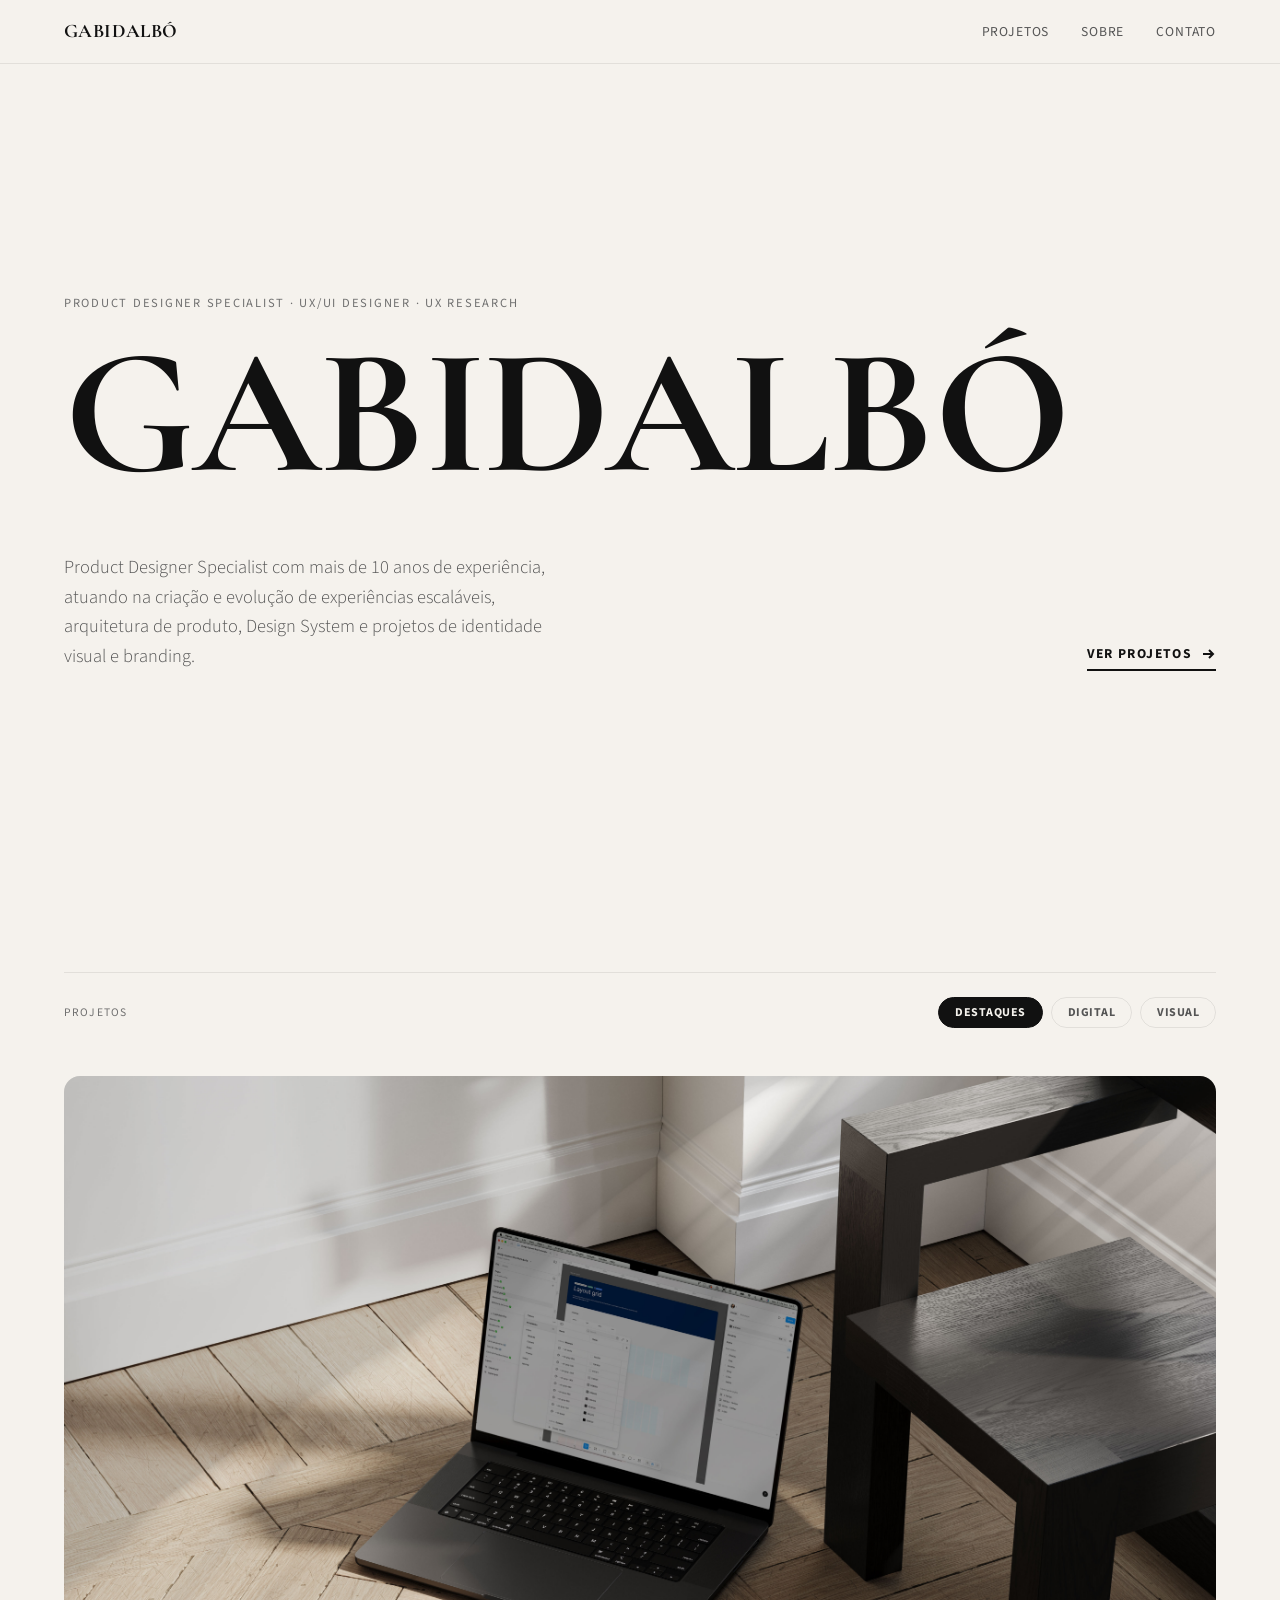
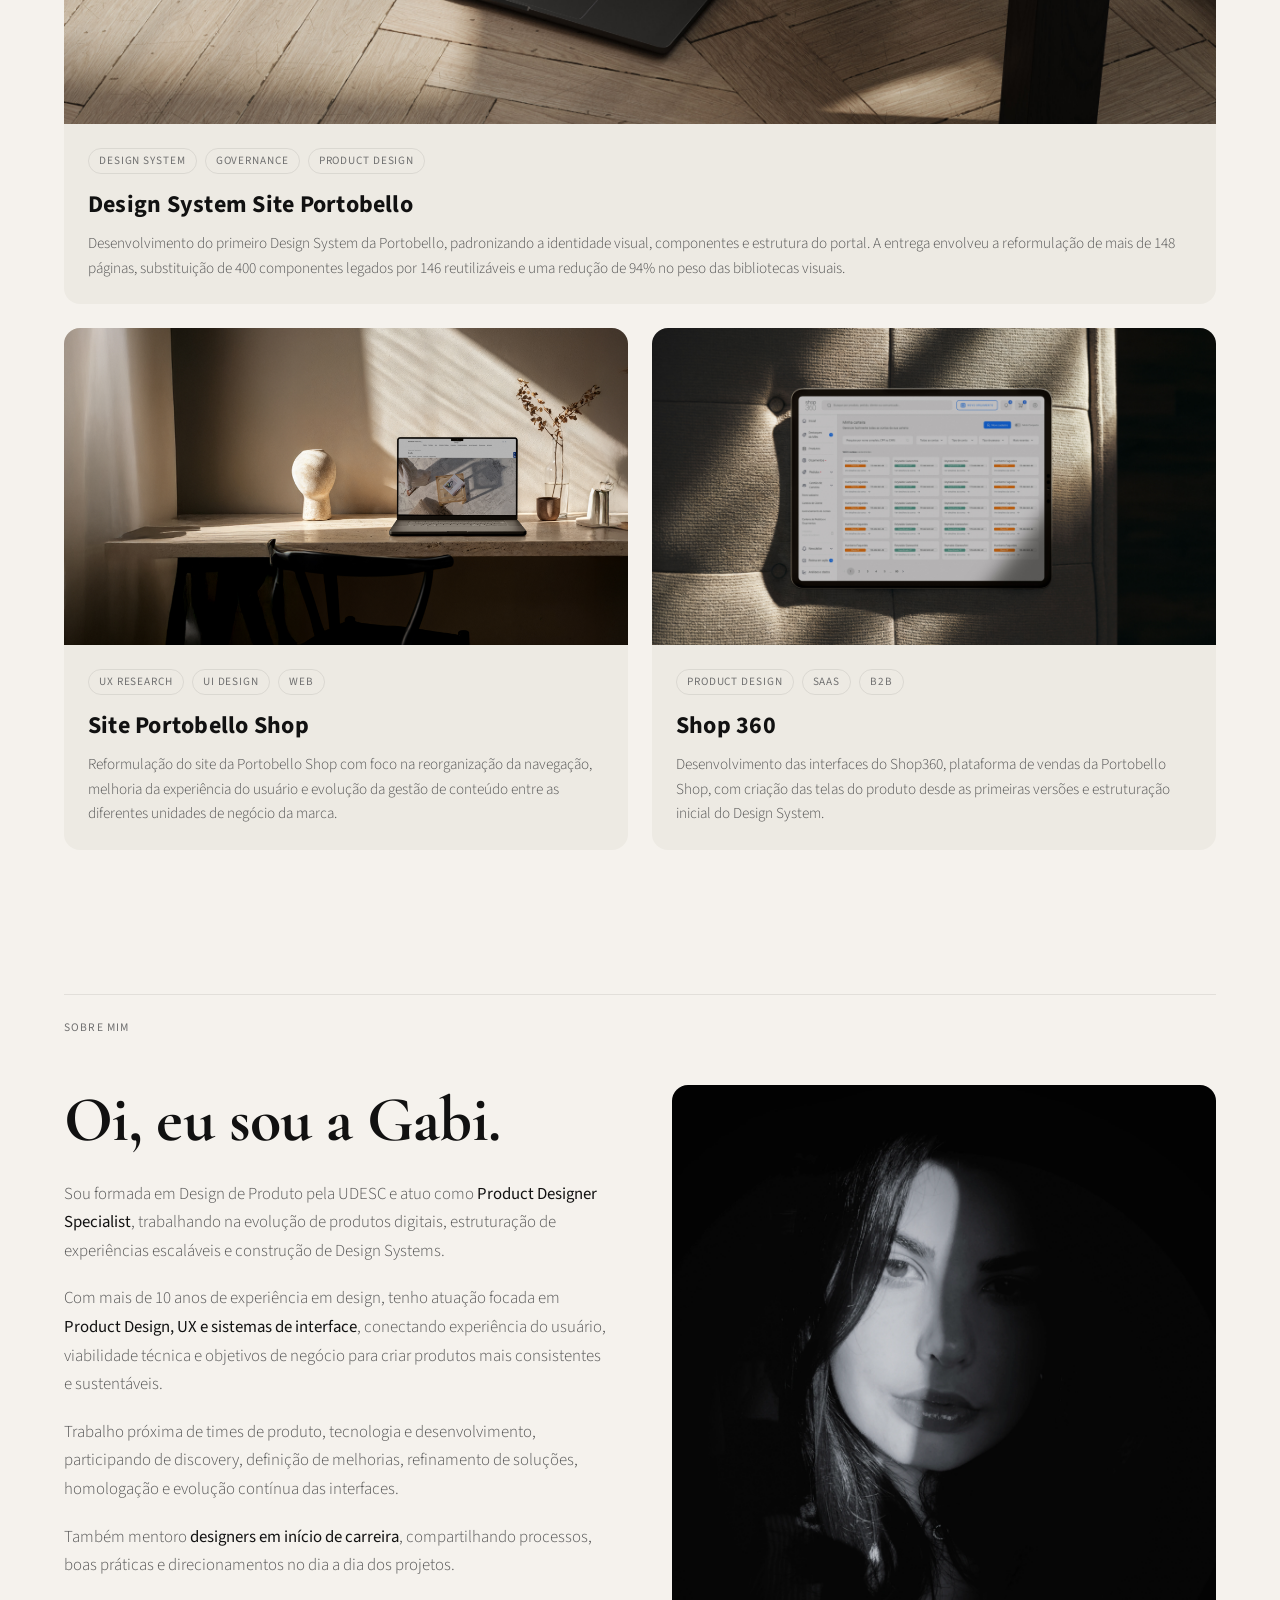
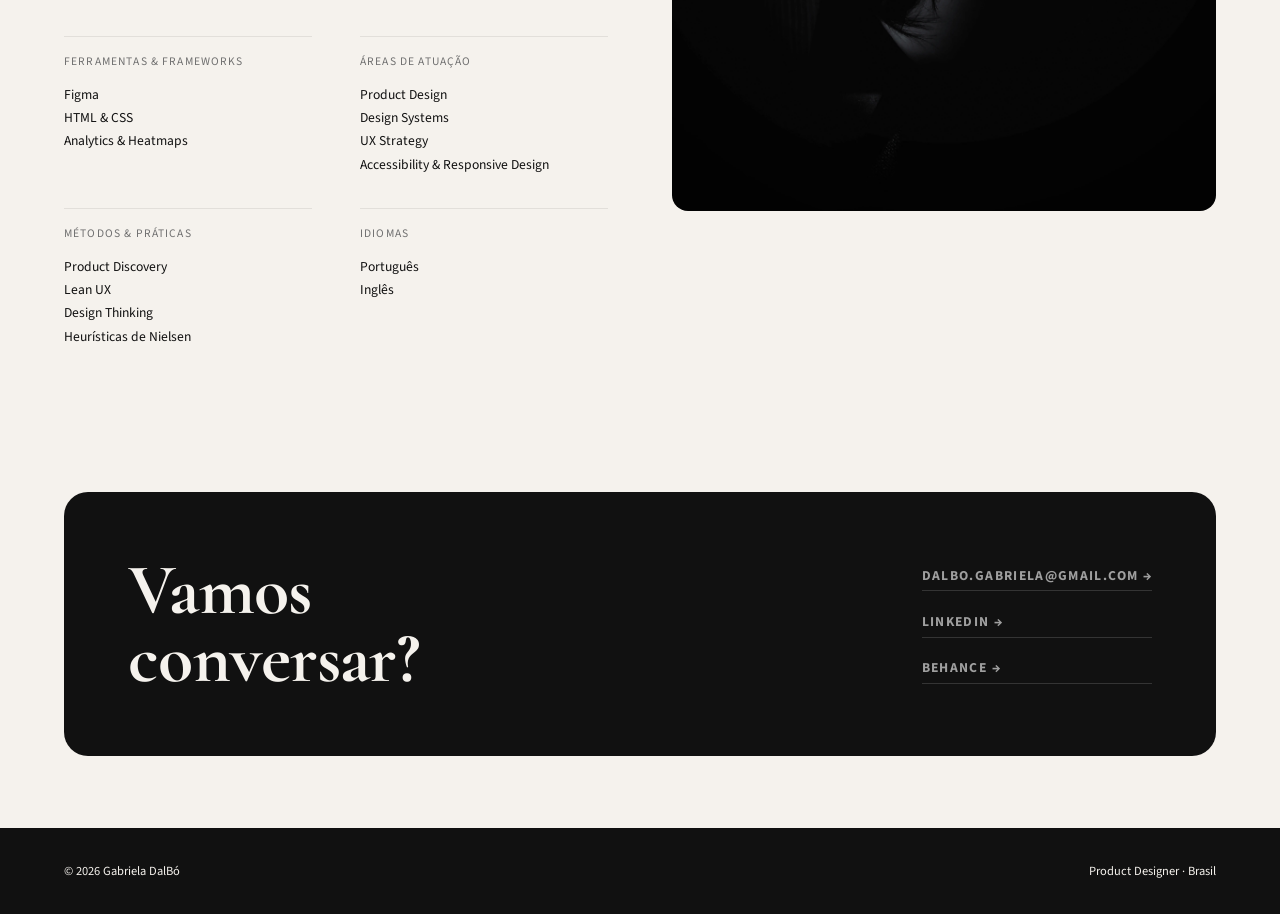
==== commit c29075f9: "Add files via upload" ====
--- a/index.html
+++ b/index.html
@@ -4,7 +4,7 @@
   <meta charset="UTF-8">
   <meta name="viewport" content="width=device-width, initial-scale=1.0">
   <title>Gabriela DalBó — Product Designer Specialist</title>
-  <meta name="description" content="Product Designer Specialist com mais de 10 anos de experiência, atuando na criação e evolução de experiências escaláveis, architecture de produto, Design System e projetos de identidade visual e branding.">
+  <meta name="description" content="Product Designer Specialist com mais de 10 anos de experiência, atuando na criação e evolução de experiências escaláveis, arquitetura de produto, Design System e projetos de identidade visual e branding.">
 
   <link rel="preconnect" href="https://fonts.googleapis.com">
   <link rel="preconnect" href="https://fonts.gstatic.com" crossorigin>
@@ -39,7 +39,7 @@
       </h1>
       <div class="hero-bottom">
         <p class="hero-bio">
-          Product Designer Specialist com mais de 10 anos de experiência, atuando na criação e evolução de experiências escaláveis, architecture de produto, Design System e projetos de identidade visual e branding.
+          Product Designer Specialist com mais de 10 anos de experiência, atuando na criação e evolução de experiências escaláveis, arquitetura de produto, Design System e projetos de identidade visual e branding.
         </p>
         <a href="#projetos" class="hero-cta">
           Ver projetos
@@ -351,4 +351,4 @@
   });
 </script>
 </body>
-</html>
+</html>
--- a/style.css
+++ b/style.css
@@ -11,7 +11,7 @@
   --bg: #F5F2ED;
   --fg: #111;
   --fg2: #555;
-  --fg3: #999;
+  --fg3: #707070;
   --accent: #111;
   --card-bg: #EDEAE3;
   --border: rgba(0,0,0,0.08);
@@ -62,8 +62,7 @@
 .hero-bio strong, 
 .about-text p strong, 
 .projeto-header-meta strong, 
-.intro-full strong, 
-.timeline-item p strong {
+.intro-full strong {
   font-weight: 400;
   color: var(--fg);
 }
@@ -721,99 +720,7 @@
   margin-bottom: 1rem;
 }
 
-/* --- C. Cronograma / Linha do Tempo (Timeline) --- */
-.timeline-wrap { 
-  padding: 8vh 5vw; 
-}
-
-.timeline { 
-  position: relative; 
-  max-width: 720px; 
-  margin: 0 auto; 
-}
-
-.timeline::before {
-  content: ''; 
-  position: absolute; 
-  left: 6px; 
-  top: 5rem; 
-  bottom: 0;
-  width: 1px; 
-  background: var(--border);
-}
-
-.timeline-title { 
-  font-size: 0.72rem; 
-  letter-spacing: 0.14em; 
-  text-transform: uppercase; 
-  color: var(--fg3); 
-  margin-bottom: 5rem; 
-  padding-left: 0; 
-}
-
-.timeline-item {
-  position: relative; 
-  padding: 0 0 6rem 3.5rem; 
-  opacity: 0; 
-  transform: translateY(24px);
-  transition: opacity 0.6s ease, transform 0.6s cubic-bezier(0.16, 1, 0.3, 1);
-}
-
-.timeline-item.in { 
-  opacity: 1; 
-  transform: translateY(0); 
-}
-
-.timeline-item:last-child { 
-  padding-bottom: 0; 
-}
-
-.timeline-dot {
-  position: absolute; 
-  left: 6px; 
-  top: 0.35rem; 
-  width: 13px; 
-  height: 13px;
-  border-radius: 50%; 
-  background: var(--bg); 
-  border: 1.5px solid var(--fg3);
-  transform: translateX(-50%); 
-  z-index: 2; 
-  transition: border-color 0.3s, background 0.3s;
-}
-
-.timeline-item.in .timeline-dot { 
-  border-color: var(--fg); 
-  background: var(--fg); 
-}
-
-.timeline-item .timeline-item-label { 
-  font-family: var(--font-body);
-  font-size: 0.72rem;
-  font-weight: 400;
-  color: var(--fg3);
-  text-transform: uppercase;
-  letter-spacing: 0.1em; 
-  margin-bottom: 0.75rem; 
-}
-
-.timeline-item h3 { 
-  font-family: var(--font-display); 
-  font-weight: 700; 
-  font-size: clamp(1.5rem, 3vw, 2.2rem); 
-  margin-bottom: 1rem; 
-  letter-spacing: -0.01em; 
-}
-
-.timeline-item p { 
-  font-size: 1rem; 
-  color: var(--fg2); 
-  font-weight: 300; 
-  line-height: 1.75; 
-  margin-bottom: 1.5rem; 
-}
-
-/* --- D. Galeria de Imagens, Mosaicos e Elementos Visuais --- */
+/* --- C. Galeria de Imagens, Mosaicos e Elementos Visuais --- */
 .hero-img-full { 
   display: block; 
   width: 100%; 
@@ -932,7 +839,7 @@
   font-weight: 700;
 }
 
-/* --- E. Blocos de Métricas (Dados e Números) --- */
+/* --- D. Blocos de Métricas (Dados e Números) --- */
 .metrics { 
   margin: 3rem 0; 
 }
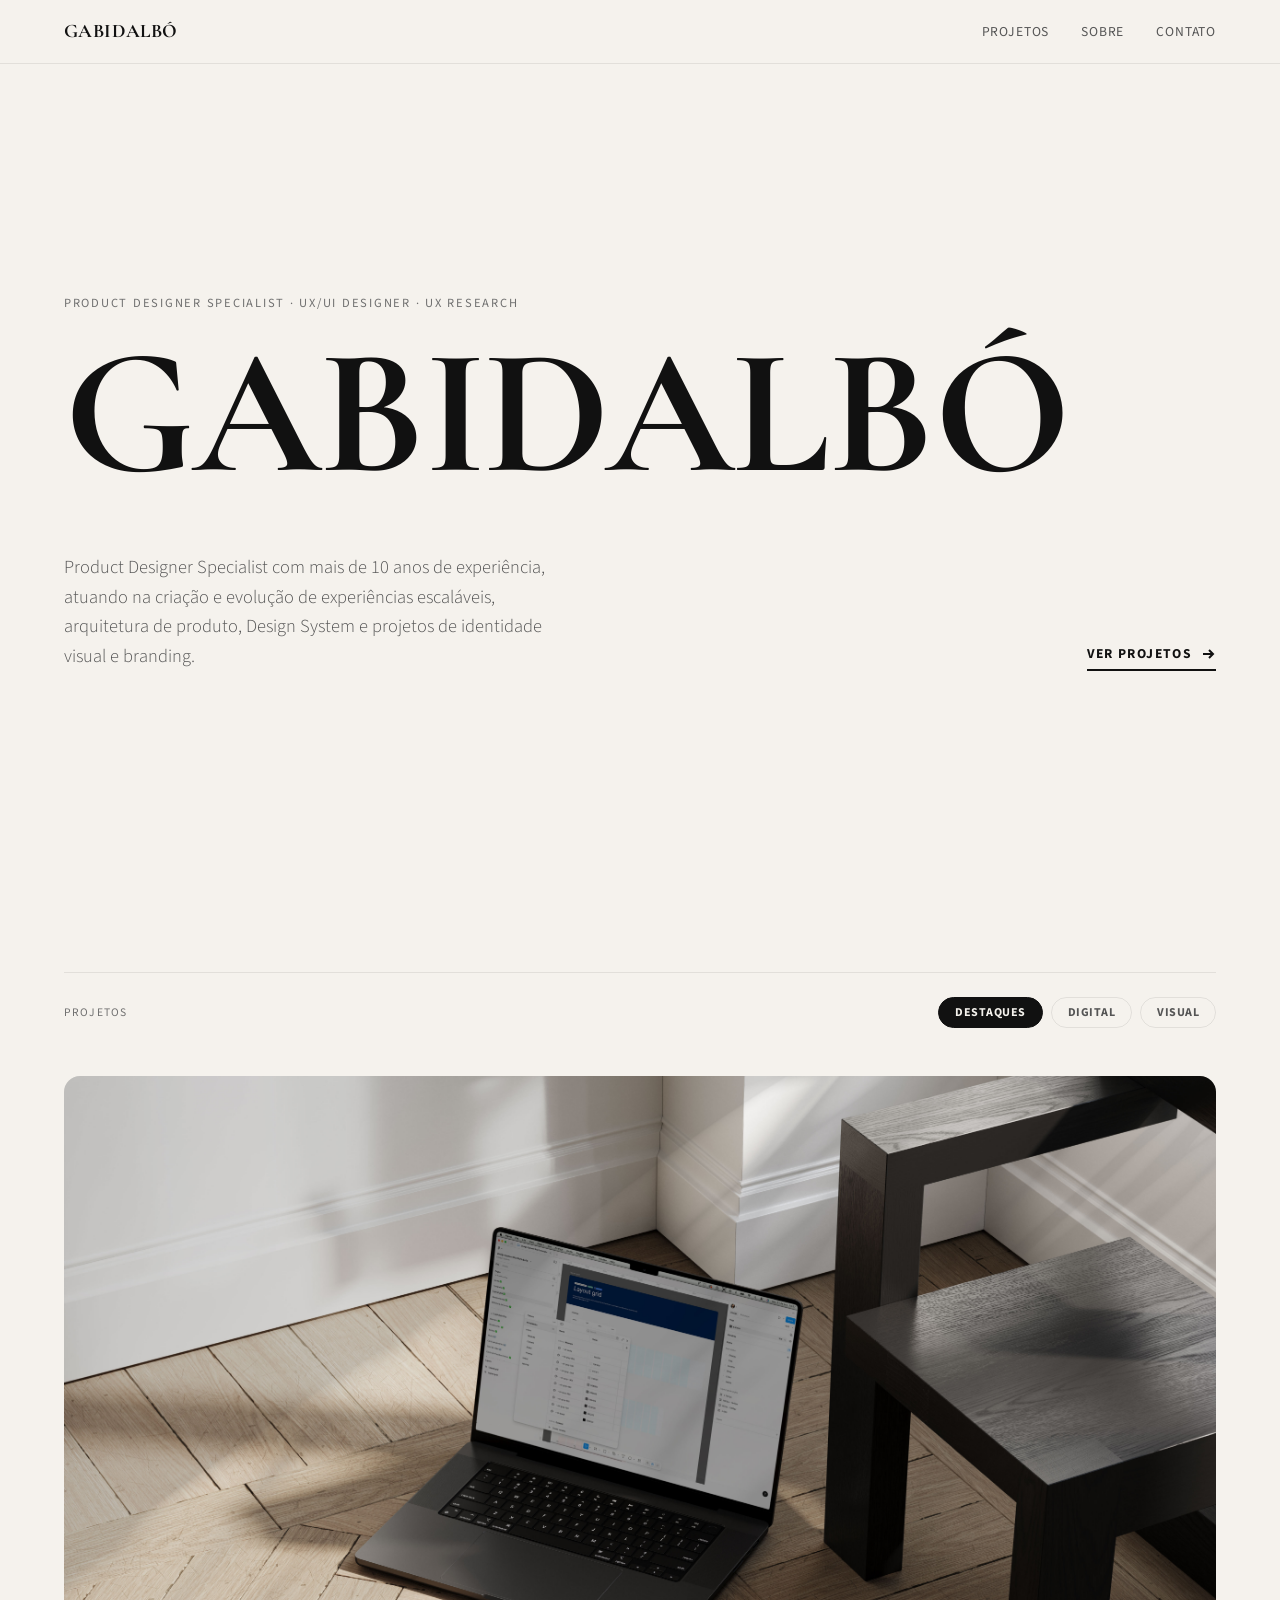
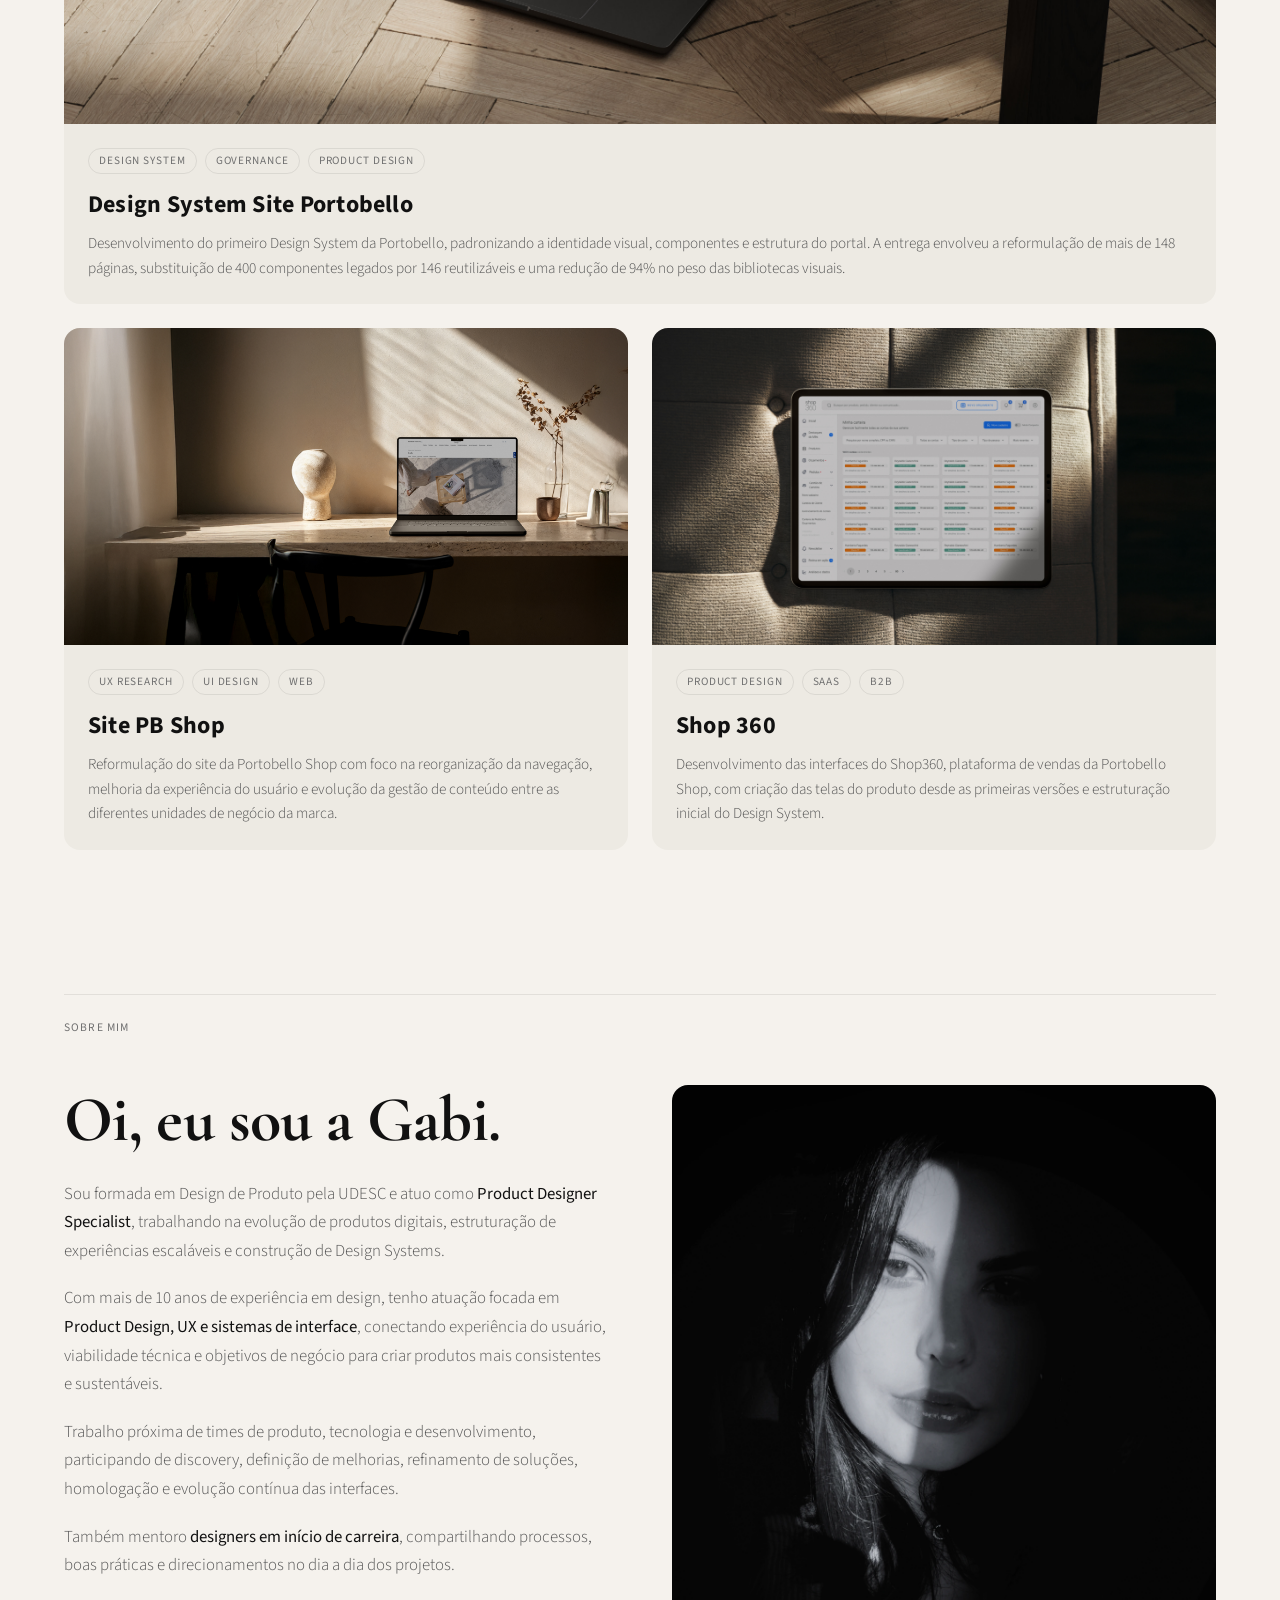
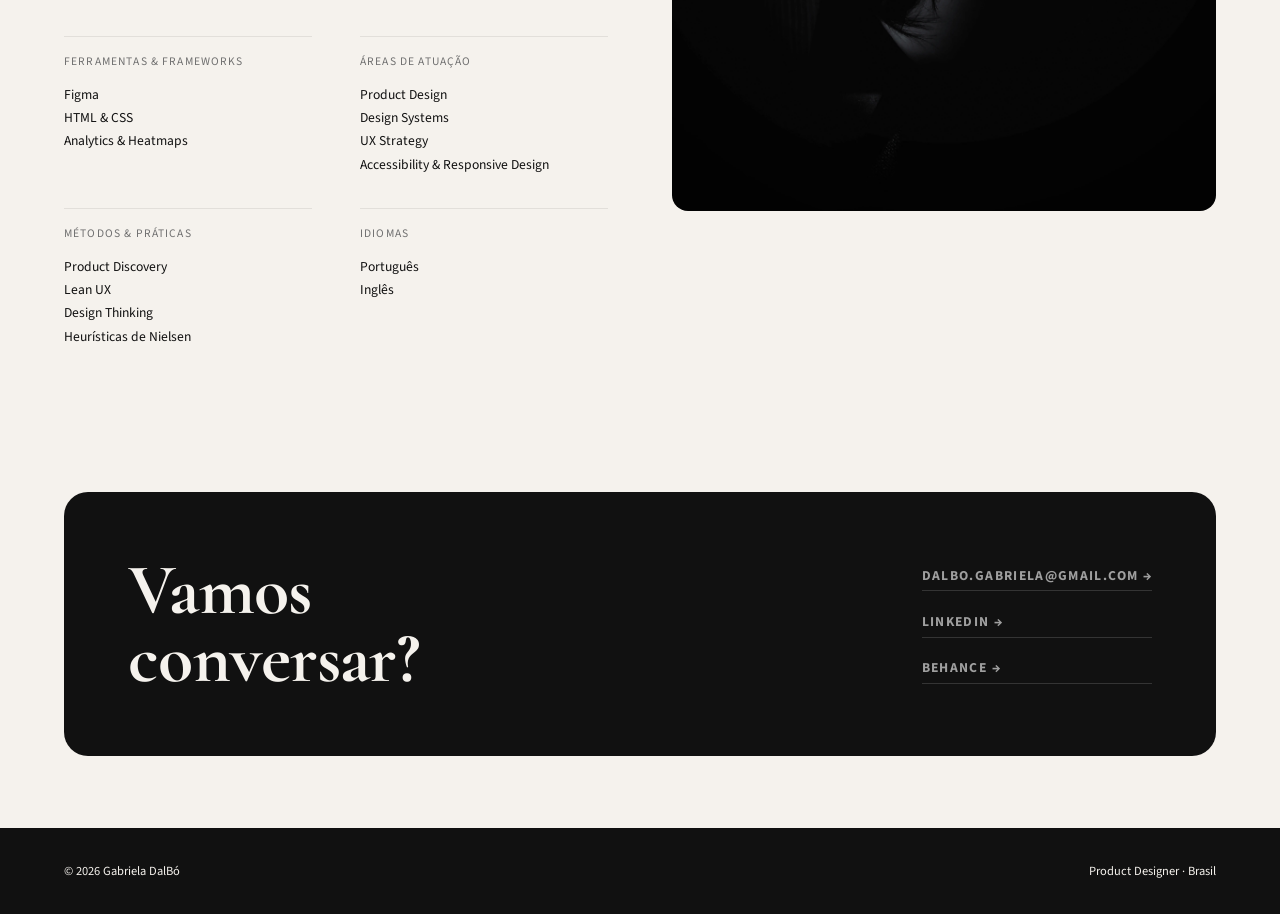
==== commit b8ac1f5a: "Add files via upload" ====
--- a/index.html
+++ b/index.html
@@ -86,7 +86,7 @@
             <span class="tag">UI Design</span>
             <span class="tag">Web</span>
           </div>
-          <h3 class="project-name">Site Portobello Shop</h3>
+          <h3 class="project-name">Site PB Shop</h3>
           <p class="project-desc">Reformulação do site da Portobello Shop com foco na reorganização da navegação, melhoria da experiência do usuário e evolução da gestão de conteúdo entre as diferentes unidades de negócio da marca.</p>
         </div>
         <div class="project-arrow">
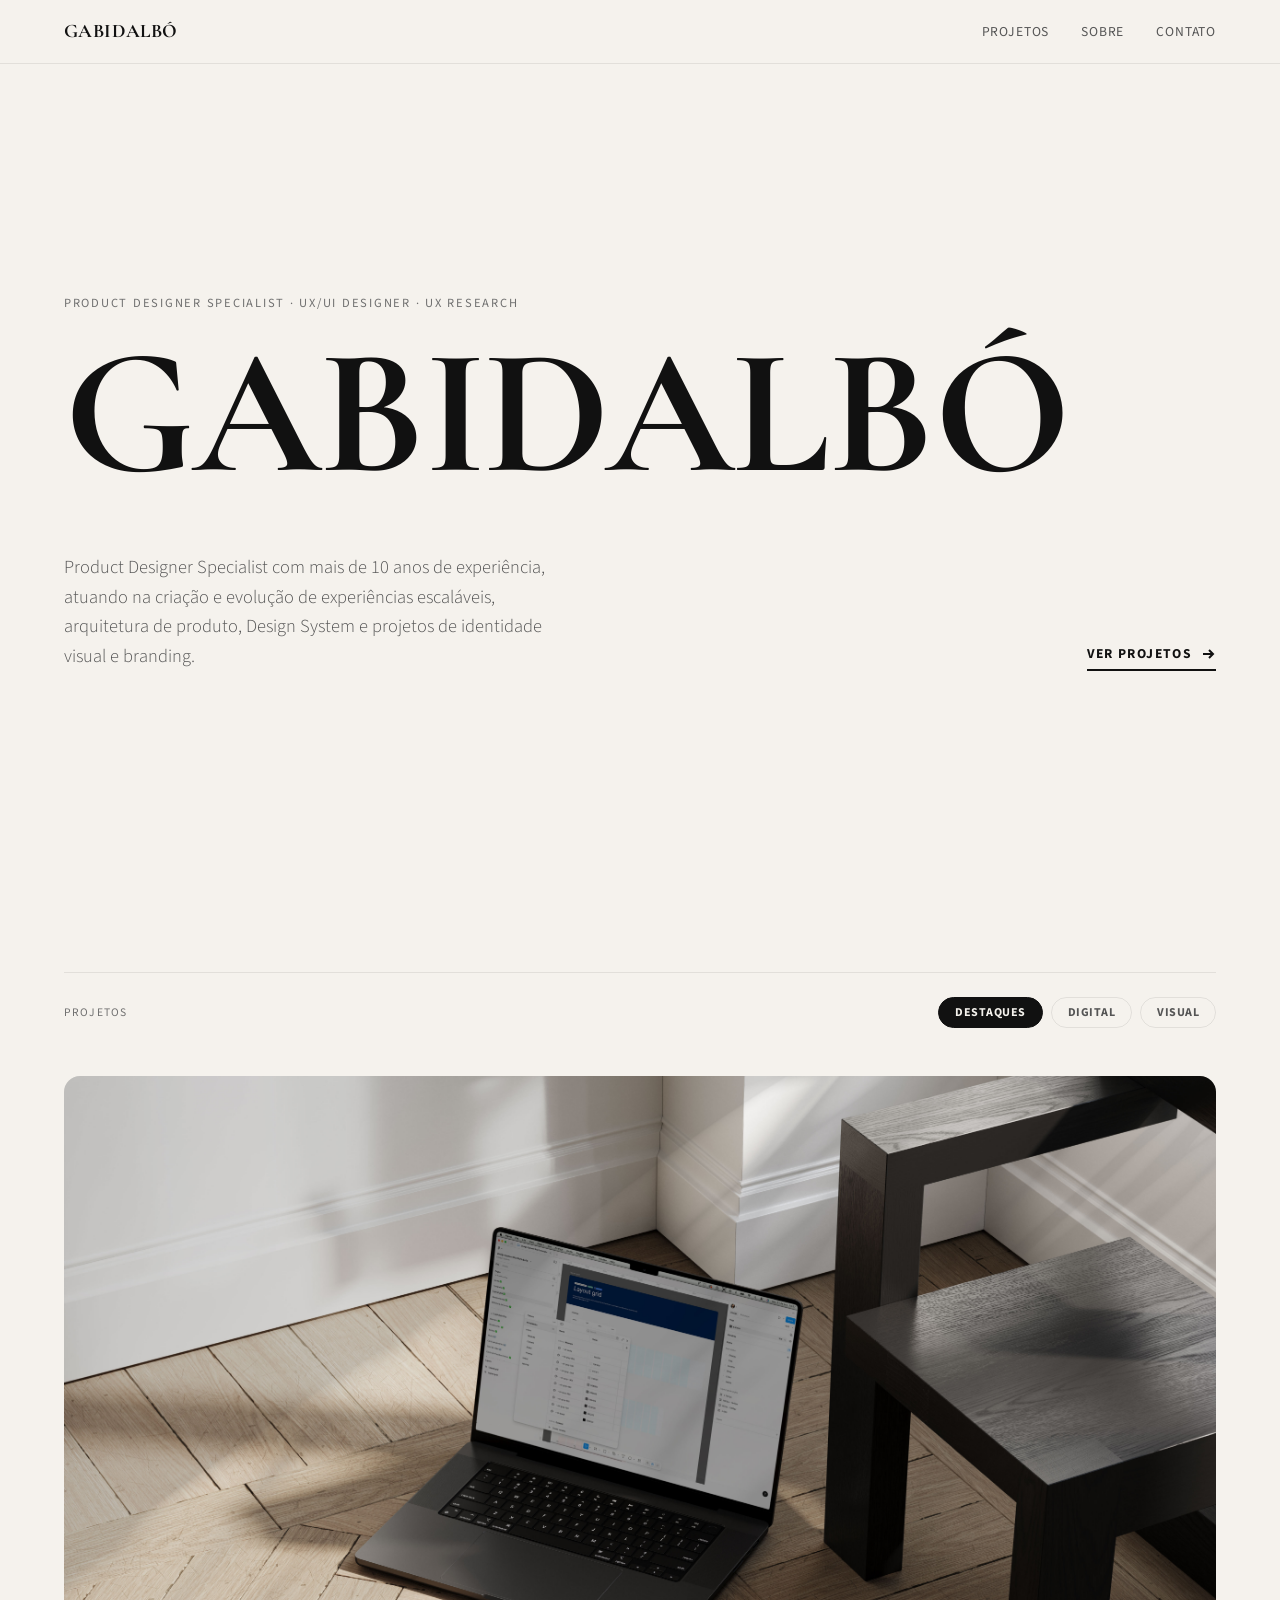
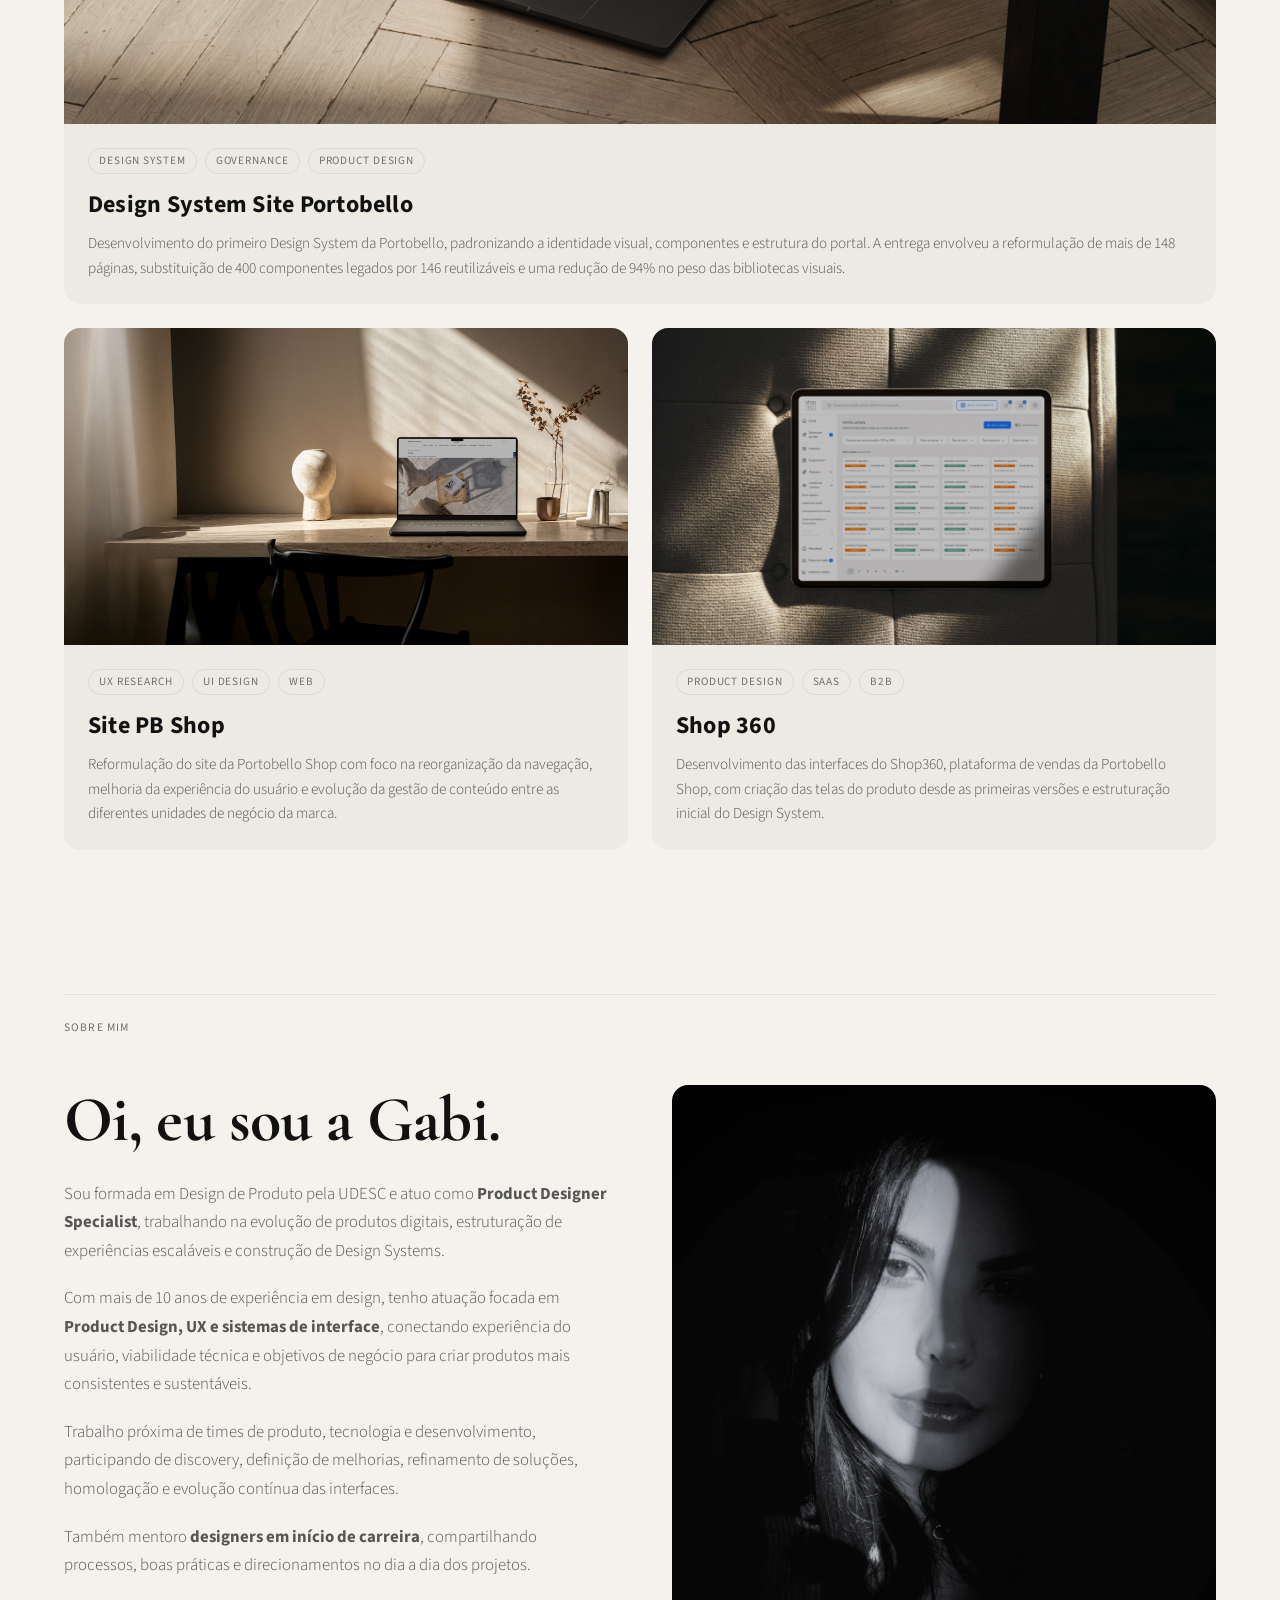
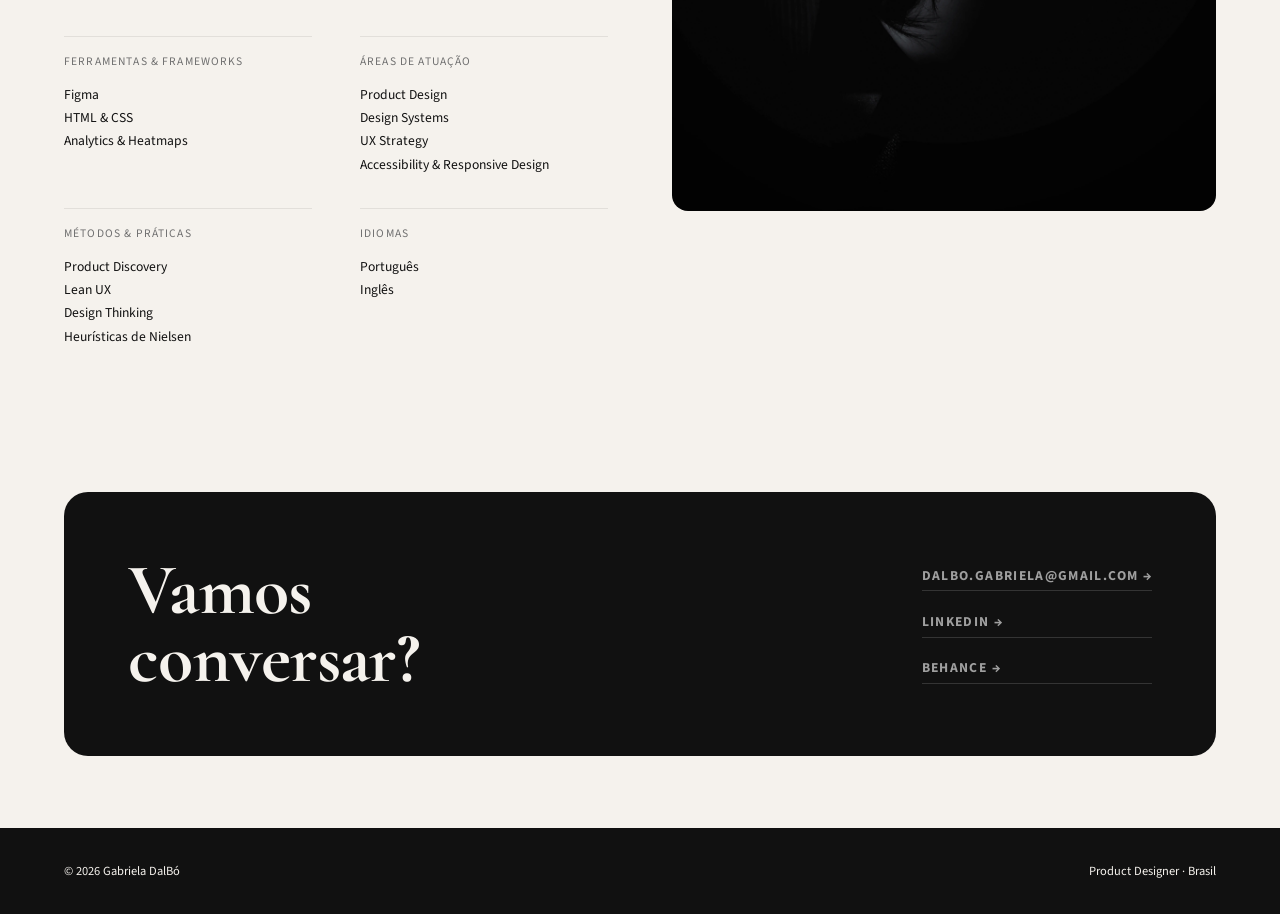
==== commit 0e53fe8a: "Add files via upload" ====
--- a/index.html
+++ b/index.html
@@ -192,16 +192,16 @@
       <div class="about-text">
         <h2>Oi, eu sou a Gabi.</h2>
         <p>
-          Sou formada em Design de Produto pela UDESC e atuo como <strong>Product Designer Specialist</strong>, trabalhando na evolução de produtos digitais, estruturação de experiências escaláveis e construção de Design Systems.
+          Sou formada em Design de Produto pela UDESC e atuo como <b>Product Designer Specialist</b>, trabalhando na evolução de produtos digitais, estruturação de experiências escaláveis e construção de Design Systems.
         </p>
         <p>
-          Com mais de 10 anos de experiência em design, tenho atuação focada em <strong>Product Design, UX e sistemas de interface</strong>, conectando experiência do usuário, viabilidade técnica e objetivos de negócio para criar produtos mais consistentes e sustentáveis.
+          Com mais de 10 anos de experiência em design, tenho atuação focada em <b>Product Design, UX e sistemas de interface</b>, conectando experiência do usuário, viabilidade técnica e objetivos de negócio para criar produtos mais consistentes e sustentáveis.
         </p>
         <p>
           Trabalho próxima de times de produto, tecnologia e desenvolvimento, participando de discovery, definição de melhorias, refinamento de soluções, homologação e evolução contínua das interfaces.
         </p>
         <p>
-          Também mentoro <strong>designers em início de carreira</strong>, compartilhando processos, boas práticas e direcionamentos no dia a dia dos projetos.
+          Também mentoro <b>designers em início de carreira</b>, compartilhando processos, boas práticas e direcionamentos no dia a dia dos projetos.
         </p>
 
         <div class="skills-grid">
